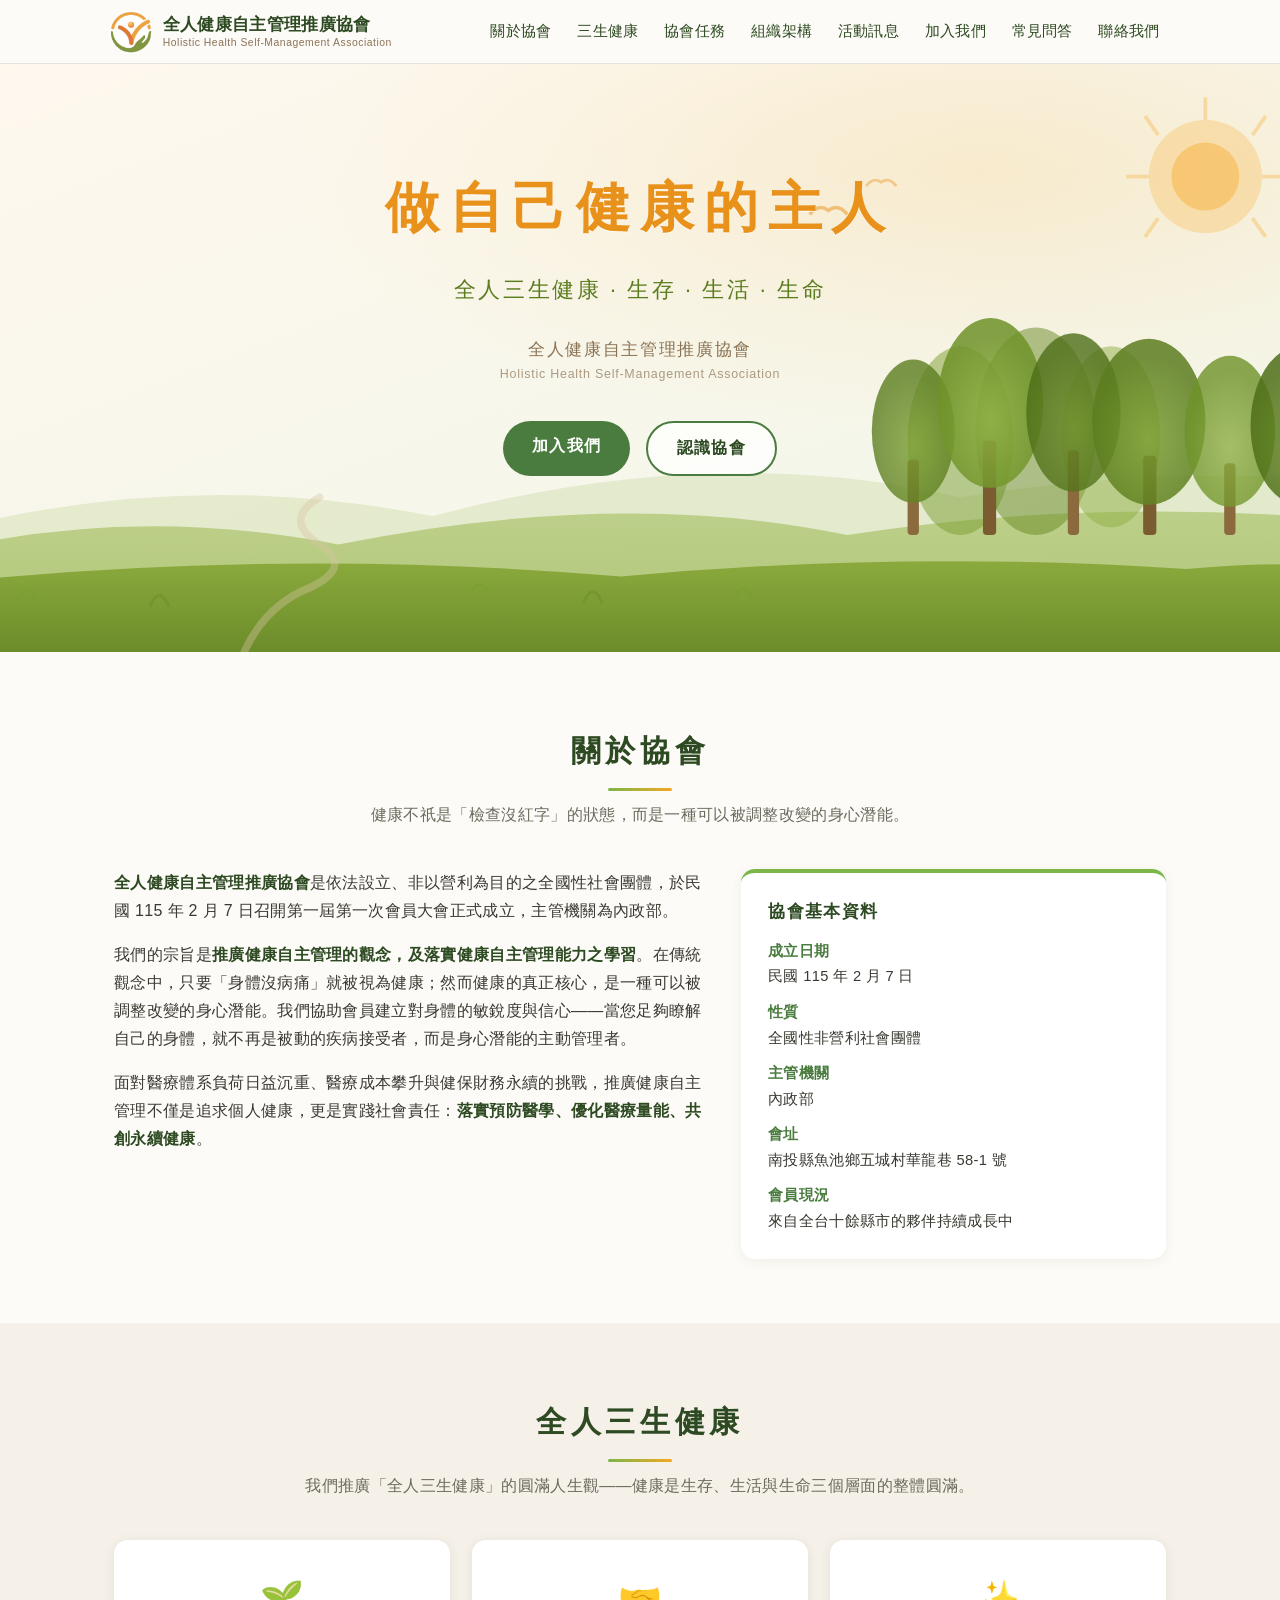
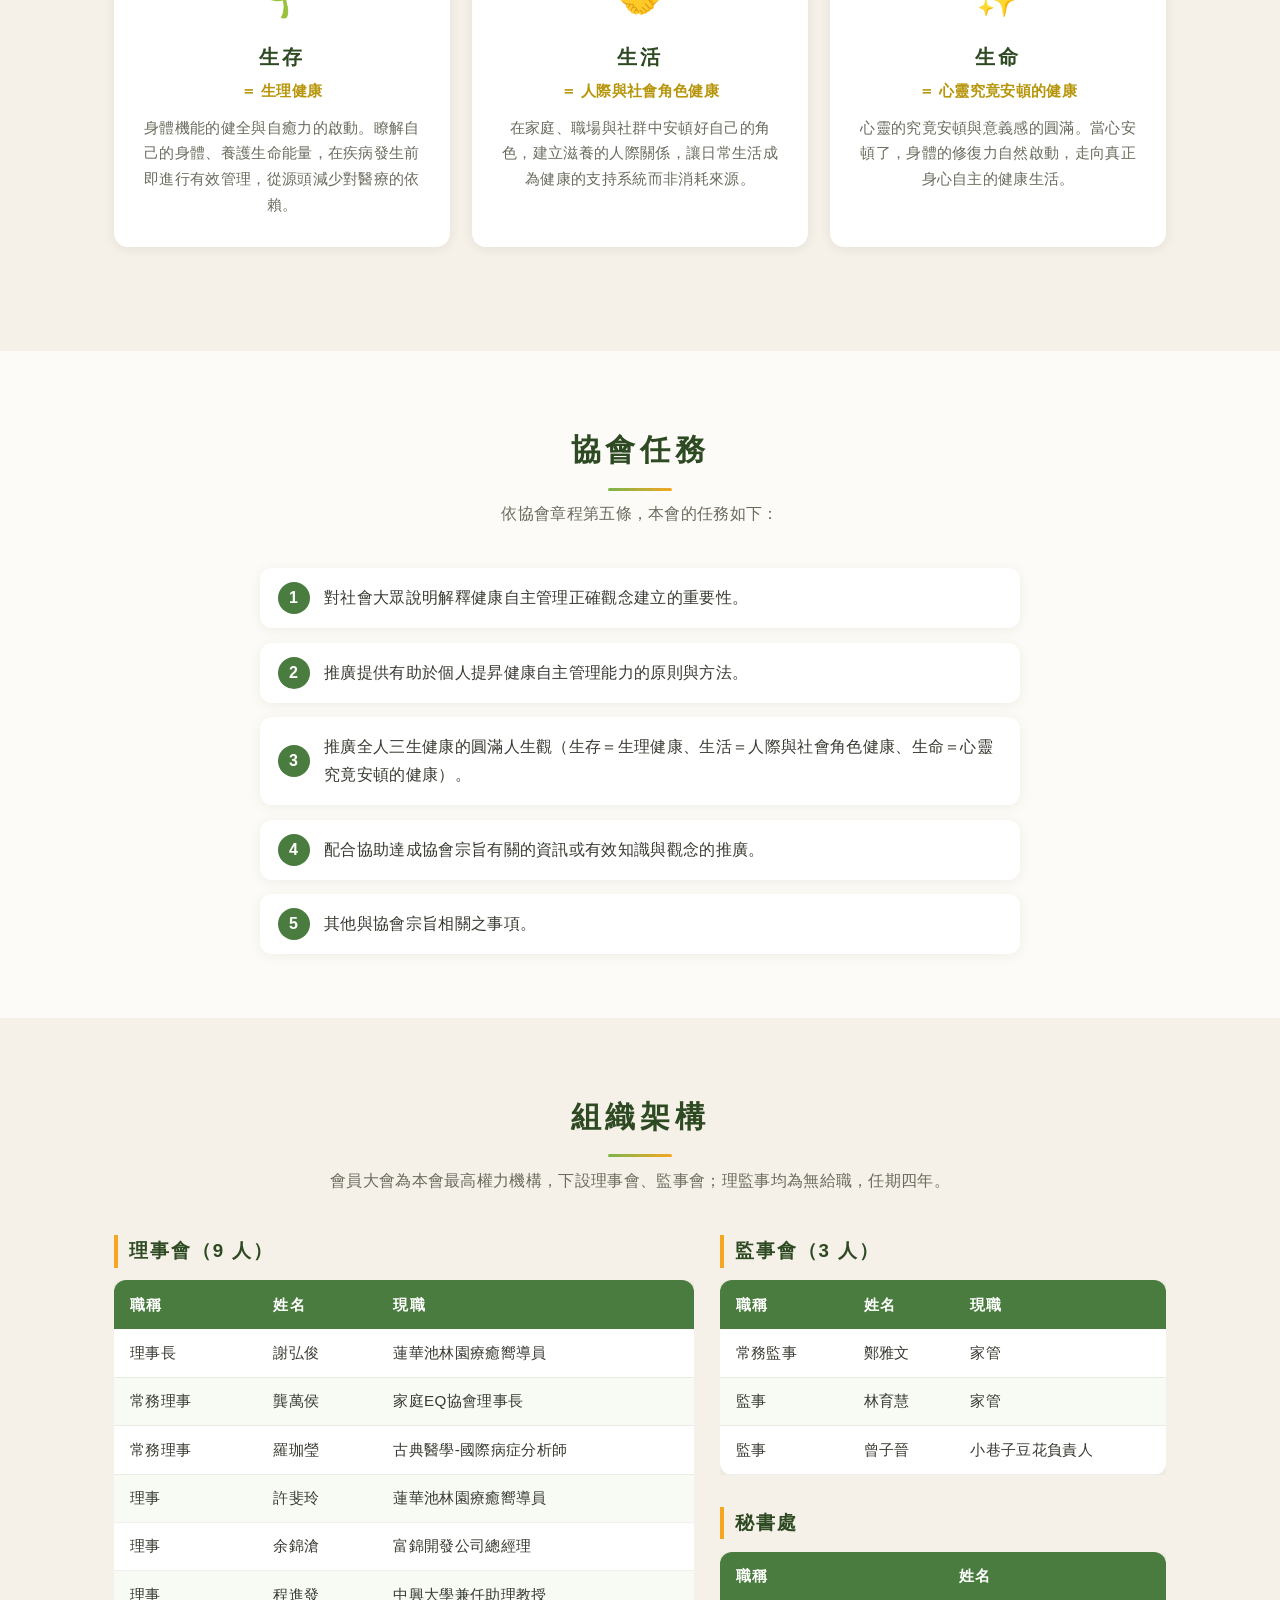
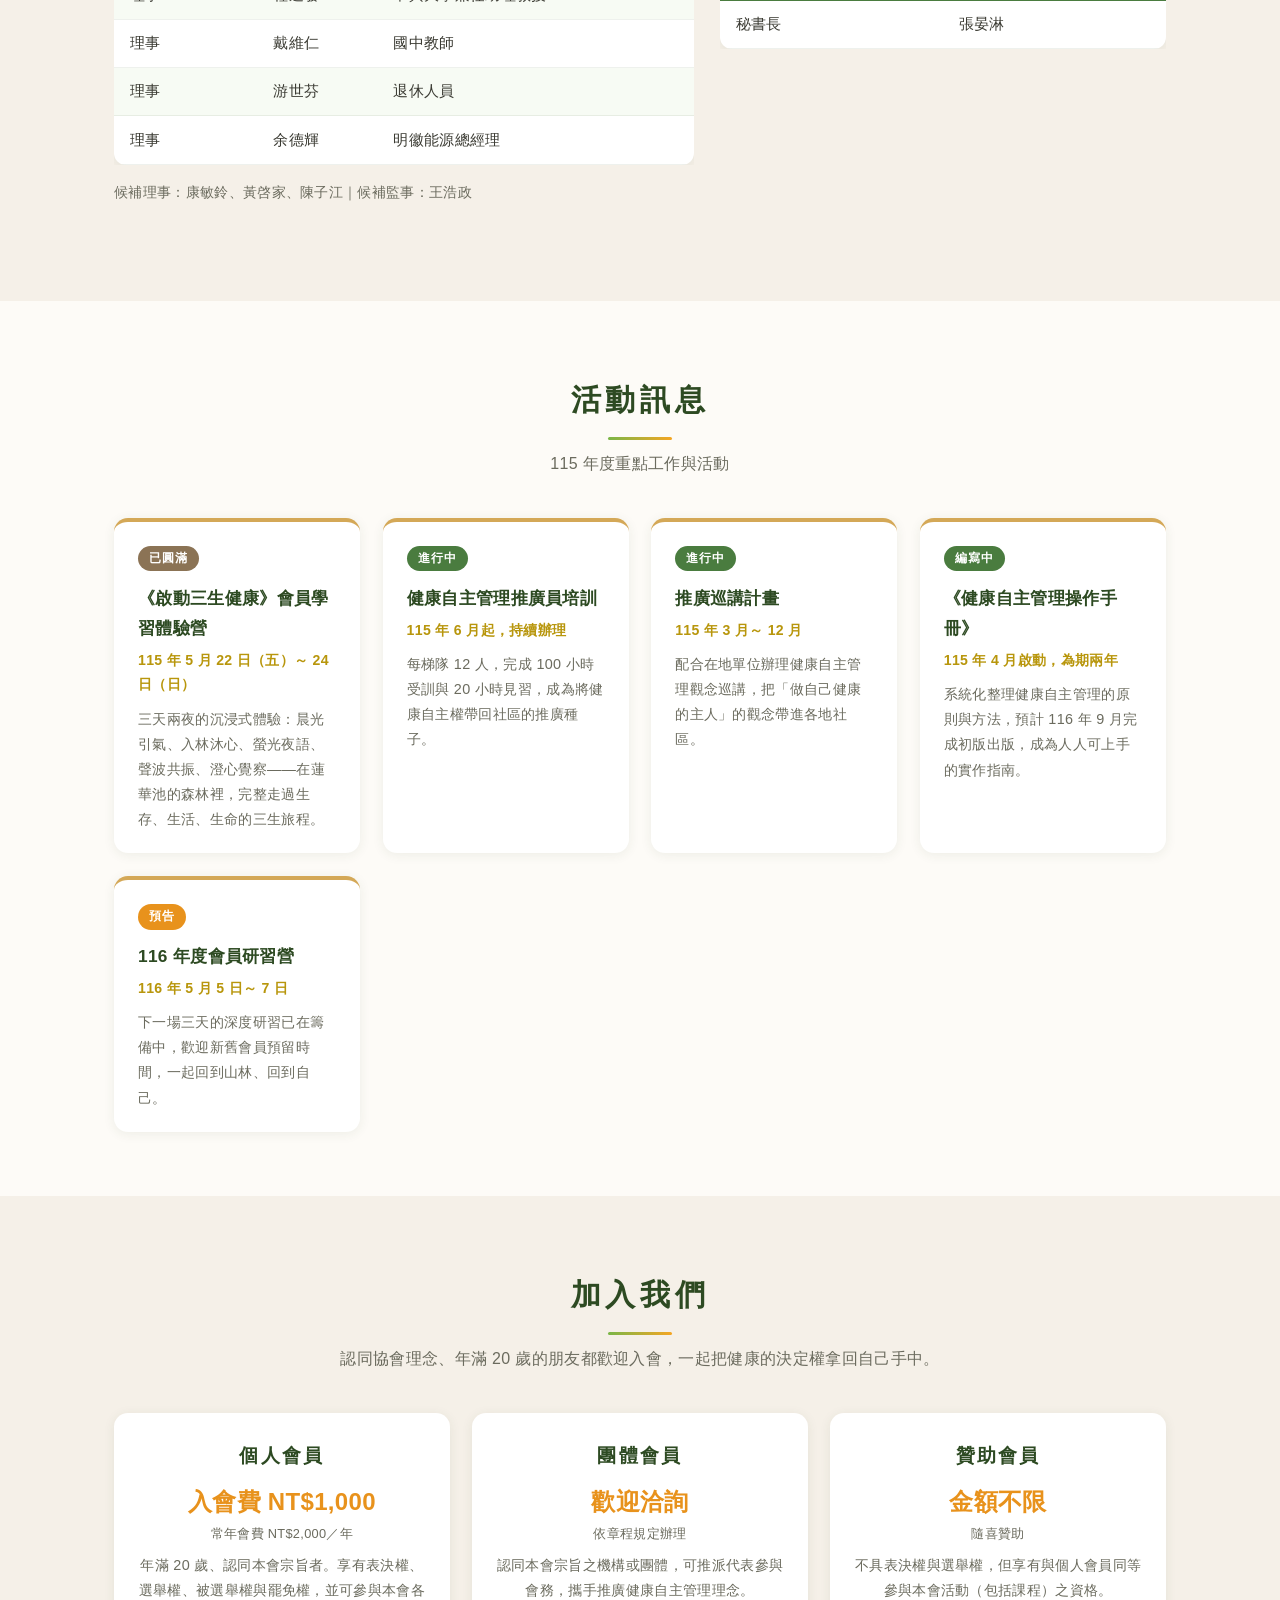
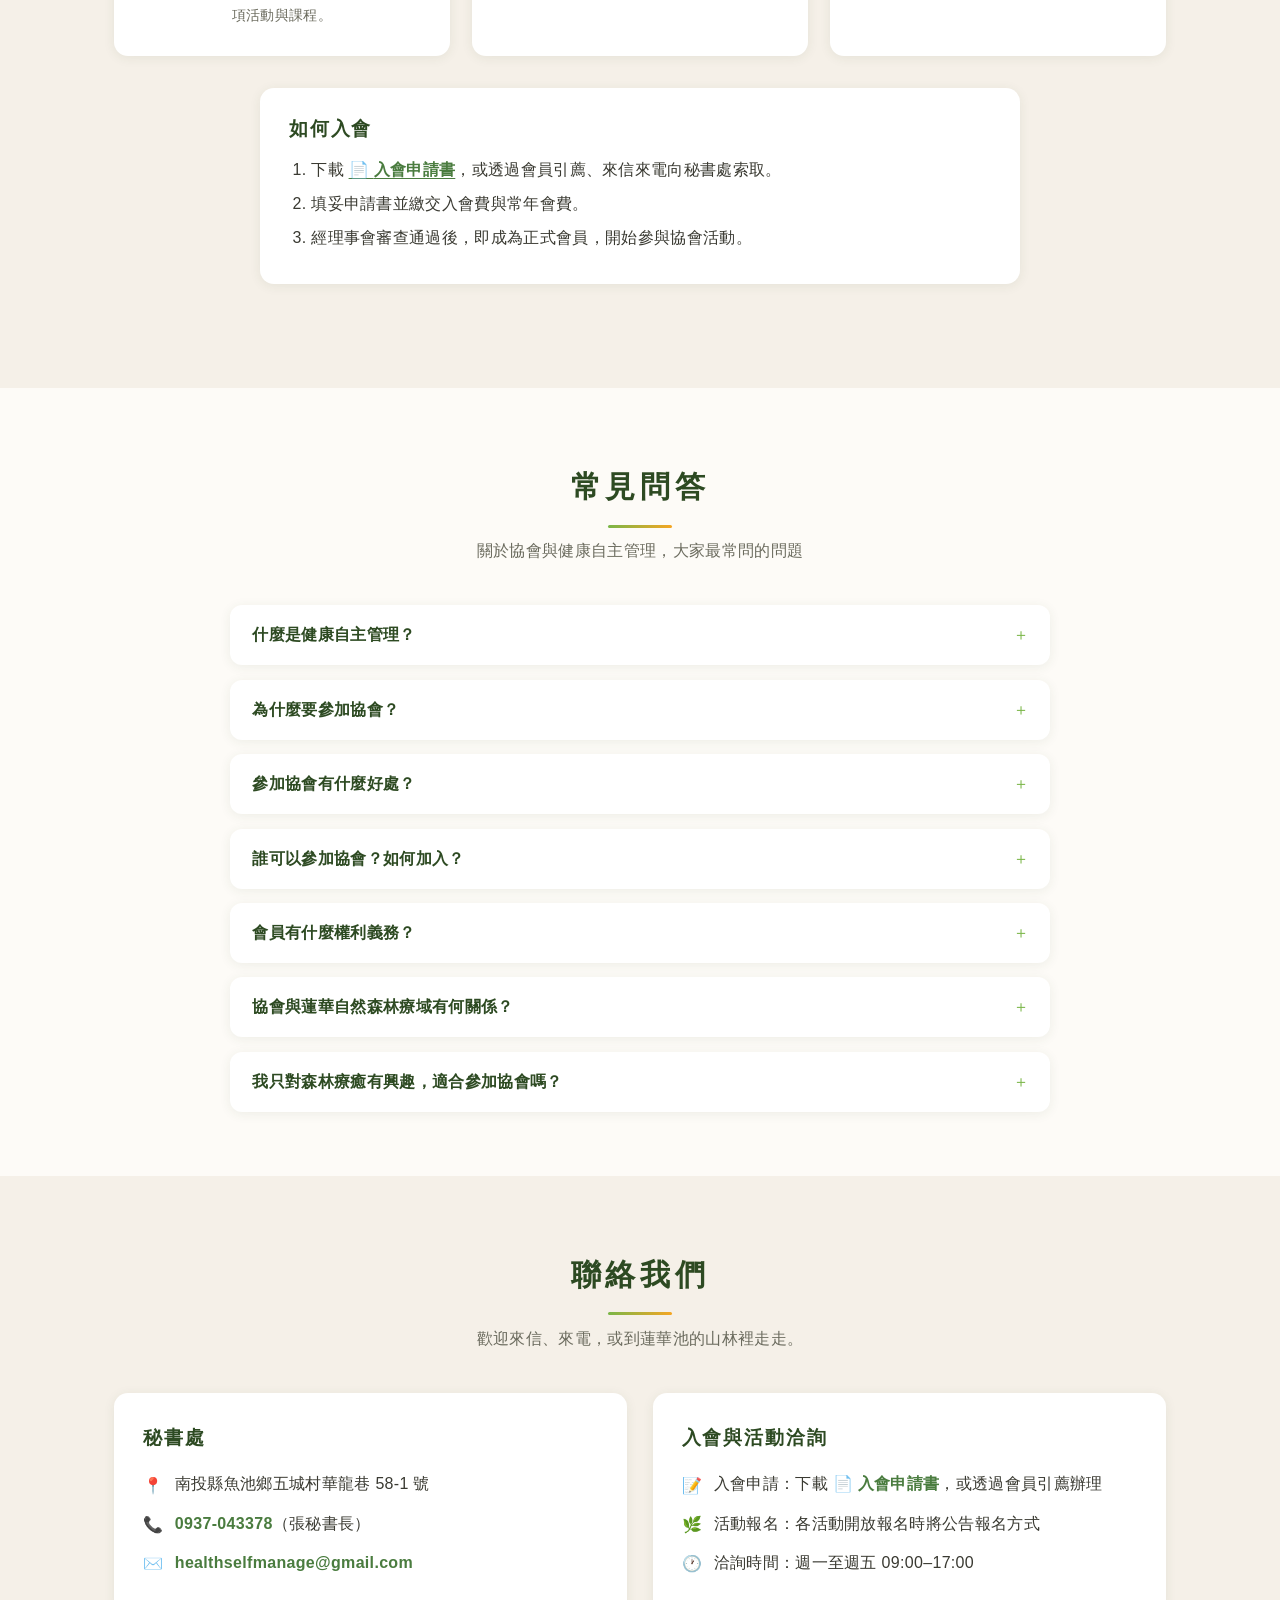
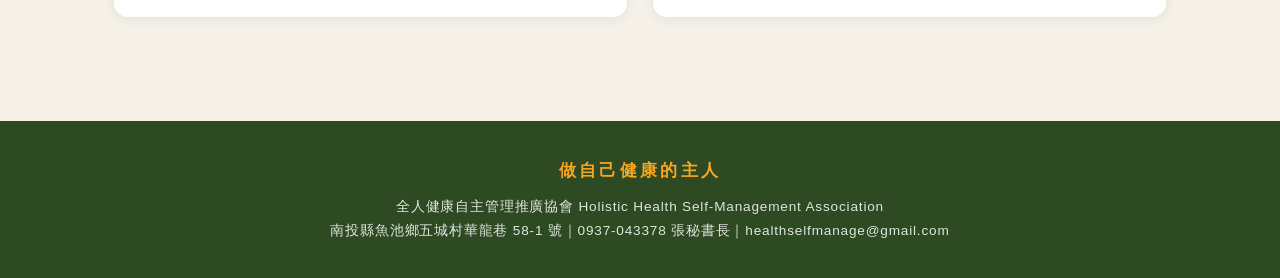
==== index.html @ 60a8f36d "全人健康自主管理推廣協會官網初版 單頁式官網：關於協會、三生健康、協會任務、組織架構、活動訊息、入會資訊、常見問答、聯絡資訊。  Co-Authored-By: Claude Fable 5 <nor" ====
<!DOCTYPE html>
<html lang="zh-Hant-TW">
<head>
  <meta charset="UTF-8">
  <meta name="viewport" content="width=device-width, initial-scale=1.0">
  <title>全人健康自主管理推廣協會｜做自己健康的主人</title>
  <meta name="description" content="全人健康自主管理推廣協會是依法設立的全國性非營利社會團體，推廣健康自主管理觀念與全人三生健康（生存・生活・生命），協助大眾做自己健康的主人。">
  <link rel="icon" type="image/jpeg" href="assets/logo.jpg">
  <link rel="stylesheet" href="css/style.css">
</head>
<body>

  <!-- 導覽列 -->
  <header class="site-header">
    <div class="nav-inner">
      <a class="brand" href="#top">
        <img src="assets/logo.jpg" alt="協會LOGO">
        <span class="brand-name">全人健康自主管理推廣協會
          <span class="brand-en">Holistic Health Self-Management Association</span>
        </span>
      </a>
      <nav class="site-nav">
        <a href="#about">關於協會</a>
        <a href="#trilife">三生健康</a>
        <a href="#mission">協會任務</a>
        <a href="#org">組織架構</a>
        <a href="#events">活動訊息</a>
        <a href="#join">加入我們</a>
        <a href="#faq">常見問答</a>
        <a href="#contact">聯絡我們</a>
      </nav>
    </div>
  </header>

  <!-- Hero -->
  <section class="hero" id="top">
    <h1>做自己健康的主人</h1>
    <p class="hero-sub">全人三生健康 · 生存 · 生活 · 生命</p>
    <p class="hero-org">全人健康自主管理推廣協會
      <span>Holistic Health Self-Management Association</span>
    </p>
    <div class="hero-cta">
      <a class="btn btn-primary" href="#join">加入我們</a>
      <a class="btn btn-outline" href="#about">認識協會</a>
    </div>
  </section>

  <!-- 關於協會 -->
  <section class="section" id="about">
    <h2 class="section-title">關於協會</h2>
    <p class="section-lead">健康不祇是「檢查沒紅字」的狀態，而是一種可以被調整改變的身心潛能。</p>
    <div class="about-grid">
      <div class="about-text">
        <p><strong>全人健康自主管理推廣協會</strong>是依法設立、非以營利為目的之全國性社會團體，於民國 115 年 2 月 7 日召開第一屆第一次會員大會正式成立，主管機關為內政部。</p>
        <p>我們的宗旨是<strong>推廣健康自主管理的觀念，及落實健康自主管理能力之學習</strong>。在傳統觀念中，只要「身體沒病痛」就被視為健康；然而健康的真正核心，是一種可以被調整改變的身心潛能。我們協助會員建立對身體的敏銳度與信心——當您足夠瞭解自己的身體，就不再是被動的疾病接受者，而是身心潛能的主動管理者。</p>
        <p>面對醫療體系負荷日益沉重、醫療成本攀升與健保財務永續的挑戰，推廣健康自主管理不僅是追求個人健康，更是實踐社會責任：<strong>落實預防醫學、優化醫療量能、共創永續健康</strong>。</p>
      </div>
      <aside class="fact-card">
        <h3>協會基本資料</h3>
        <dl>
          <dt>成立日期</dt><dd>民國 115 年 2 月 7 日</dd>
          <dt>性質</dt><dd>全國性非營利社會團體</dd>
          <dt>主管機關</dt><dd>內政部</dd>
          <dt>會址</dt><dd>南投縣魚池鄉五城村華龍巷 58-1 號</dd>
          <dt>會員現況</dt><dd>來自全台十餘縣市的夥伴持續成長中</dd>
        </dl>
      </aside>
    </div>
  </section>

  <!-- 三生健康 -->
  <div class="section-alt" id="trilife">
    <div class="section-alt-inner">
      <h2 class="section-title">全人三生健康</h2>
      <p class="section-lead">我們推廣「全人三生健康」的圓滿人生觀——健康是生存、生活與生命三個層面的整體圓滿。</p>
      <div class="tri-grid">
        <div class="tri-card">
          <span class="tri-icon">🌱</span>
          <h3>生存</h3>
          <p class="tri-eq">＝ 生理健康</p>
          <p>身體機能的健全與自癒力的啟動。瞭解自己的身體、養護生命能量，在疾病發生前即進行有效管理，從源頭減少對醫療的依賴。</p>
        </div>
        <div class="tri-card">
          <span class="tri-icon">🤝</span>
          <h3>生活</h3>
          <p class="tri-eq">＝ 人際與社會角色健康</p>
          <p>在家庭、職場與社群中安頓好自己的角色，建立滋養的人際關係，讓日常生活成為健康的支持系統而非消耗來源。</p>
        </div>
        <div class="tri-card">
          <span class="tri-icon">✨</span>
          <h3>生命</h3>
          <p class="tri-eq">＝ 心靈究竟安頓的健康</p>
          <p>心靈的究竟安頓與意義感的圓滿。當心安頓了，身體的修復力自然啟動，走向真正身心自主的健康生活。</p>
        </div>
      </div>
    </div>
  </div>

  <!-- 協會任務 -->
  <section class="section" id="mission">
    <h2 class="section-title">協會任務</h2>
    <p class="section-lead">依協會章程第五條，本會的任務如下：</p>
    <ol class="mission-list">
      <li>對社會大眾說明解釋健康自主管理正確觀念建立的重要性。</li>
      <li>推廣提供有助於個人提昇健康自主管理能力的原則與方法。</li>
      <li>推廣全人三生健康的圓滿人生觀（生存＝生理健康、生活＝人際與社會角色健康、生命＝心靈究竟安頓的健康）。</li>
      <li>配合協助達成協會宗旨有關的資訊或有效知識與觀念的推廣。</li>
      <li>其他與協會宗旨相關之事項。</li>
    </ol>
  </section>

  <!-- 組織架構 -->
  <div class="section-alt" id="org">
    <div class="section-alt-inner">
      <h2 class="section-title">組織架構</h2>
      <p class="section-lead">會員大會為本會最高權力機構，下設理事會、監事會；理監事均為無給職，任期四年。</p>
      <div class="org-columns">
        <div class="org-block">
          <h3>理事會（9 人）</h3>
          <div class="table-wrap">
            <table class="org-table">
              <thead><tr><th>職稱</th><th>姓名</th><th>現職</th></tr></thead>
              <tbody>
                <tr><td>理事長</td><td>謝弘俊</td><td>蓮華池林園療癒嚮導員</td></tr>
                <tr><td>常務理事</td><td>龔萬侯</td><td>家庭EQ協會理事長</td></tr>
                <tr><td>常務理事</td><td>羅珈瑩</td><td>古典醫學-國際病症分析師</td></tr>
                <tr><td>理事</td><td>許斐玲</td><td>蓮華池林園療癒嚮導員</td></tr>
                <tr><td>理事</td><td>余錦滄</td><td>富錦開發公司總經理</td></tr>
                <tr><td>理事</td><td>程進發</td><td>中興大學兼任助理教授</td></tr>
                <tr><td>理事</td><td>戴維仁</td><td>國中教師</td></tr>
                <tr><td>理事</td><td>游世芬</td><td>退休人員</td></tr>
                <tr><td>理事</td><td>余德輝</td><td>明徽能源總經理</td></tr>
              </tbody>
            </table>
          </div>
        </div>
        <div class="org-block">
          <h3>監事會（3 人）</h3>
          <div class="table-wrap">
            <table class="org-table">
              <thead><tr><th>職稱</th><th>姓名</th><th>現職</th></tr></thead>
              <tbody>
                <tr><td>常務監事</td><td>鄭雅文</td><td>家管</td></tr>
                <tr><td>監事</td><td>林育慧</td><td>家管</td></tr>
                <tr><td>監事</td><td>曾子晉</td><td>小巷子豆花負責人</td></tr>
              </tbody>
            </table>
          </div>
          <h3>秘書處</h3>
          <div class="table-wrap">
            <table class="org-table">
              <thead><tr><th>職稱</th><th>姓名</th></tr></thead>
              <tbody>
                <tr><td>秘書長</td><td>張晏淋</td></tr>
              </tbody>
            </table>
          </div>
        </div>
      </div>
      <p class="org-note">候補理事：康敏鈴、黃啓家、陳子江｜候補監事：王浩政</p>
    </div>
  </div>

  <!-- 活動訊息 -->
  <section class="section" id="events">
    <h2 class="section-title">活動訊息</h2>
    <p class="section-lead">115 年度重點工作與活動</p>
    <div class="event-grid">
      <div class="event-card">
        <span class="event-tag tag-done">已圓滿</span>
        <h3>《啟動三生健康》會員學習體驗營</h3>
        <p class="event-date">115 年 5 月 22 日（五）～ 24 日（日）</p>
        <p>三天兩夜的沉浸式體驗：晨光引氣、入林沐心、螢光夜語、聲波共振、澄心覺察——在蓮華池的森林裡，完整走過生存、生活、生命的三生旅程。</p>
      </div>
      <div class="event-card">
        <span class="event-tag tag-ongoing">進行中</span>
        <h3>健康自主管理推廣員培訓</h3>
        <p class="event-date">115 年 6 月起，持續辦理</p>
        <p>每梯隊 12 人，完成 100 小時受訓與 20 小時見習，成為將健康自主權帶回社區的推廣種子。</p>
      </div>
      <div class="event-card">
        <span class="event-tag tag-ongoing">進行中</span>
        <h3>推廣巡講計畫</h3>
        <p class="event-date">115 年 3 月～ 12 月</p>
        <p>配合在地單位辦理健康自主管理觀念巡講，把「做自己健康的主人」的觀念帶進各地社區。</p>
      </div>
      <div class="event-card">
        <span class="event-tag tag-ongoing">編寫中</span>
        <h3>《健康自主管理操作手冊》</h3>
        <p class="event-date">115 年 4 月啟動，為期兩年</p>
        <p>系統化整理健康自主管理的原則與方法，預計 116 年 9 月完成初版出版，成為人人可上手的實作指南。</p>
      </div>
      <div class="event-card">
        <span class="event-tag">預告</span>
        <h3>116 年度會員研習營</h3>
        <p class="event-date">116 年 5 月 5 日～ 7 日</p>
        <p>下一場三天的深度研習已在籌備中，歡迎新舊會員預留時間，一起回到山林、回到自己。</p>
      </div>
    </div>
  </section>

  <!-- 加入我們 -->
  <div class="section-alt" id="join">
    <div class="section-alt-inner">
      <h2 class="section-title">加入我們</h2>
      <p class="section-lead">認同協會理念、年滿 20 歲的朋友都歡迎入會，一起把健康的決定權拿回自己手中。</p>
      <div class="join-grid">
        <div class="join-card">
          <h3>個人會員</h3>
          <p class="join-fee">入會費 NT$1,000<small>常年會費 NT$2,000／年</small></p>
          <p>年滿 20 歲、認同本會宗旨者。享有表決權、選舉權、被選舉權與罷免權，並可參與本會各項活動與課程。</p>
        </div>
        <div class="join-card">
          <h3>團體會員</h3>
          <p class="join-fee">歡迎洽詢<small>依章程規定辦理</small></p>
          <p>認同本會宗旨之機構或團體，可推派代表參與會務，攜手推廣健康自主管理理念。</p>
        </div>
        <div class="join-card">
          <h3>贊助會員</h3>
          <p class="join-fee">金額不限<small>隨喜贊助</small></p>
          <p>不具表決權與選舉權，但享有與個人會員同等參與本會活動（包括課程）之資格。</p>
        </div>
      </div>
      <div class="join-steps">
        <h3>如何入會</h3>
        <ol>
          <li>下載 <a class="doc-link" href="assets/入會申請書.docx" download>入會申請書</a>，或透過會員引薦、來信來電向秘書處索取。</li>
          <li>填妥申請書並繳交入會費與常年會費。</li>
          <li>經理事會審查通過後，即成為正式會員，開始參與協會活動。</li>
        </ol>
      </div>
    </div>
  </div>

  <!-- 常見問答 -->
  <section class="section" id="faq">
    <h2 class="section-title">常見問答</h2>
    <p class="section-lead">關於協會與健康自主管理，大家最常問的問題</p>
    <div class="faq-list">
      <details>
        <summary>什麼是健康自主管理？</summary>
        <div class="faq-body">
          <p>在傳統觀念中，只要「檢查沒紅字」或「身體沒病痛」就被視為健康；然而我們發現，健康不祇是某種狀態，其真正的核心是一種可以被調整改變的身心潛能。我們推廣的健康自主管理，是協助會員建立對身體的敏銳度與信心。當足夠瞭解自己的身體，您就不再是被動的疾病接受者，而是身心潛能的主動管理者——在面對健康變化時，能夠準確判斷並選擇最適合的恢復方式（包括醫療介入或啟動自身療癒力），實現真正身心自主的健康生活。</p>
        </div>
      </details>
      <details>
        <summary>為什麼要參加協會？</summary>
        <div class="faq-body">
          <p>面對醫療體系負荷日益沉重、醫療成本攀升以及健保財務永續性的挑戰，參加協會不僅是追求個人健康，更是一種實踐社會責任的表現：</p>
          <ul>
            <li><strong>落實預防醫學：</strong>在疾病發生前即進行有效管理，從源頭減少對後端醫療資源的依賴。</li>
            <li><strong>優化醫療量能：</strong>透過提升個人的身心自癒力，有效分擔醫療體系的負載，避免資源浪費。</li>
            <li><strong>共創永續健康：</strong>在不完全仰賴醫療介入的情況下維持優質身心狀態，共同守護台灣醫療資源的永續發展。</li>
          </ul>
        </div>
      </details>
      <details>
        <summary>參加協會有什麼好處？</summary>
        <div class="faq-body">
          <p>本協會提供一個系統化的學習與實踐平台，協助會員掌握「健康自主權」。透過協會的推廣，您將能：</p>
          <ul>
            <li><strong>降低醫療依賴：</strong>學習啟動身體內在的修復機制，在非急重症情況下，減少不必要的就醫頻率與藥物使用。</li>
            <li><strong>提升健康識能：</strong>從被動的「看病」，轉為主動的「識病」與「治未病」。</li>
            <li><strong>實踐全人健康：</strong>建構一套屬於自己的身心維護系統，確保長期的生活品質。</li>
          </ul>
        </div>
      </details>
      <details>
        <summary>誰可以參加協會？如何加入？</summary>
        <div class="faq-body">
          <p>認同協會理念並年滿 20 歲的所有大眾皆可入會。可以透過會員引薦，或與秘書處聯繫（電話 049-2899828、Email healthselfmanage@gmail.com）索取入會申請書辦理。</p>
        </div>
      </details>
      <details>
        <summary>會員有什麼權利義務？</summary>
        <div class="faq-body">
          <p>個人會員有表決權、選舉權、被選舉權與罷免權，需按時繳交會費（入會費 1,000 元、年費 2,000 元）。贊助會員金額不限，雖無表決權、選舉權、被選舉權與罷免權，但享有與個人會員同等參與本會所舉辦活動（包括課程）之資格。</p>
        </div>
      </details>
      <details>
        <summary>協會與蓮華自然森林療域有何關係？</summary>
        <div class="faq-body">
          <p>協會目前的會址就在蓮華自然森林療域，森林療域是協會理念推廣與課程實踐的操作平台，不過兩者經費運作彼此獨立，互不隸屬。</p>
        </div>
      </details>
      <details>
        <summary>我只對森林療癒有興趣，適合參加協會嗎？</summary>
        <div class="faq-body">
          <p>蓮華自然森林療域傳達的森林療癒核心精神，其實就是全人健康自主管理。因此不僅適合參加協會，而是非常明智的決定——除了可以更直接掌握森林療癒的內核，還可以享有會員身分帶來的折扣與優惠。</p>
        </div>
      </details>
    </div>
  </section>

  <!-- 聯絡我們 -->
  <div class="section-alt" id="contact">
    <div class="section-alt-inner">
      <h2 class="section-title">聯絡我們</h2>
      <p class="section-lead">歡迎來信、來電，或到蓮華池的山林裡走走。</p>
      <div class="contact-grid">
        <div class="contact-card">
          <h3>秘書處</h3>
          <ul>
            <li><span class="ico">📍</span>南投縣魚池鄉五城村華龍巷 58-1 號</li>
            <li><span class="ico">📞</span><a href="tel:+886937043378">0937-043378</a>（張秘書長）</li>
            <li><span class="ico">✉️</span><a href="mailto:healthselfmanage@gmail.com">healthselfmanage@gmail.com</a></li>
          </ul>
        </div>
        <div class="contact-card">
          <h3>入會與活動洽詢</h3>
          <ul>
            <li><span class="ico">📝</span>入會申請：下載 <a class="doc-link" href="assets/入會申請書.docx" download>入會申請書</a>，或透過會員引薦辦理</li>
            <li><span class="ico">🌿</span>活動報名：各活動開放報名時將公告報名方式</li>
            <li><span class="ico">🕐</span>洽詢時間：週一至週五 09:00–17:00</li>
          </ul>
        </div>
      </div>
    </div>
  </div>

  <!-- 頁尾 -->
  <footer class="site-footer">
    <p class="footer-slogan">做自己健康的主人</p>
    <p>全人健康自主管理推廣協會 Holistic Health Self-Management Association</p>
    <p>南投縣魚池鄉五城村華龍巷 58-1 號｜0937-043378 張秘書長｜healthselfmanage@gmail.com</p>
  </footer>

</body>
</html>
---- css/style.css ----
/* ============================================
   全人健康自主管理推廣協會 官網樣式
   色彩系統沿用協會既有視覺識別
   （學習營手冊 style.css + 粉專封面 SVG）
   ============================================ */

:root {
  --forest-dark: #2d4a22;
  --forest-mid: #4a7c3f;
  --forest-light: #7ab648;
  --earth-dark: #5c4a32;
  --earth-brown: #8b7355;
  --earth-cream: #f5f0e8;
  --accent-gold: #b8960c;
  --accent-warm: #d4a857;
  --accent-orange: #e8921c;
  --accent-sun: #f5a623;
  --bg-page: #fdfbf7;
  --text-main: #3a3a32;
  --text-soft: #6b6b5e;
  --card-shadow: 0 2px 12px rgba(45, 74, 34, 0.08);
}

* { margin: 0; padding: 0; box-sizing: border-box; }

html { scroll-behavior: smooth; }

[id] { scroll-margin-top: 90px; }

body {
  font-family: "Noto Sans TC", "Microsoft JhengHei", "PingFang TC", sans-serif;
  line-height: 1.75;
  color: var(--text-main);
  background: var(--bg-page);
  letter-spacing: 0.02em;
}

img { max-width: 100%; }

/* ---------- 導覽列 ---------- */
.site-header {
  position: sticky;
  top: 0;
  z-index: 100;
  background: rgba(253, 251, 247, 0.95);
  backdrop-filter: blur(8px);
  border-bottom: 1px solid rgba(45, 74, 34, 0.12);
}

.nav-inner {
  max-width: 1100px;
  margin: 0 auto;
  padding: 0.6rem 1.2rem;
  display: flex;
  align-items: center;
  gap: 0.8rem;
  flex-wrap: wrap;
}

.brand {
  display: flex;
  align-items: center;
  gap: 0.6rem;
  text-decoration: none;
  margin-right: auto;
}

.brand img {
  height: 44px;
  width: 44px;
  border-radius: 50%;
  object-fit: cover;
}

.brand .brand-name {
  font-weight: 700;
  color: var(--forest-dark);
  font-size: 1.05rem;
  line-height: 1.3;
}

.brand .brand-en {
  display: block;
  font-size: 0.65rem;
  font-weight: 400;
  color: var(--earth-brown);
  letter-spacing: 0.05em;
}

.site-nav {
  display: flex;
  gap: 0.2rem;
  flex-wrap: wrap;
}

.site-nav a {
  text-decoration: none;
  color: var(--forest-dark);
  font-size: 0.95rem;
  padding: 0.35rem 0.7rem;
  border-radius: 6px;
  transition: background 0.2s, color 0.2s;
}

.site-nav a:hover {
  background: var(--forest-mid);
  color: #fff;
}

/* ---------- Hero ---------- */
.hero {
  position: relative;
  overflow: hidden;
  background:
    url("../assets/hero-bg.svg") bottom center / cover no-repeat;
  padding: 6rem 1.5rem 11rem;
  text-align: center;
}

.hero h1 {
  font-size: clamp(2rem, 5.5vw, 3.4rem);
  font-weight: 800;
  color: var(--accent-orange);
  letter-spacing: 0.18em;
  text-shadow: 0 1px 0 rgba(255, 255, 255, 0.8);
}

.hero .hero-sub {
  margin-top: 1rem;
  font-size: clamp(1rem, 2.4vw, 1.35rem);
  color: #5c7d1f;
  letter-spacing: 0.12em;
  font-weight: 500;
}

.hero .hero-org {
  margin-top: 1.6rem;
  font-size: 1.05rem;
  color: var(--earth-brown);
  letter-spacing: 0.1em;
}

.hero .hero-org span {
  display: block;
  font-size: 0.78rem;
  opacity: 0.7;
  letter-spacing: 0.06em;
}

.hero .hero-cta {
  margin-top: 2.2rem;
  display: flex;
  gap: 1rem;
  justify-content: center;
  flex-wrap: wrap;
}

.btn {
  display: inline-block;
  text-decoration: none;
  padding: 0.7rem 1.8rem;
  border-radius: 999px;
  font-weight: 700;
  letter-spacing: 0.08em;
  transition: transform 0.15s, box-shadow 0.15s;
}

.btn:hover { transform: translateY(-2px); box-shadow: 0 4px 14px rgba(45,74,34,0.25); }

.btn-primary { background: var(--forest-mid); color: #fff; }
.btn-outline {
  background: rgba(255, 255, 255, 0.75);
  color: var(--forest-dark);
  border: 2px solid var(--forest-mid);
}

/* ---------- 區塊通用 ---------- */
.section {
  max-width: 1100px;
  margin: 0 auto;
  padding: 4.5rem 1.5rem 1rem;
}

.section-alt {
  background: var(--earth-cream);
}

.section-alt-inner {
  max-width: 1100px;
  margin: 0 auto;
  padding: 4.5rem 1.5rem 3.5rem;
}

.section-title {
  text-align: center;
  font-size: 1.9rem;
  color: var(--forest-dark);
  letter-spacing: 0.15em;
  margin-bottom: 0.6rem;
}

.section-title::after {
  content: "";
  display: block;
  width: 64px;
  height: 3px;
  margin: 0.7rem auto 0;
  border-radius: 2px;
  background: linear-gradient(90deg, var(--forest-light), var(--accent-sun));
}

.section-lead {
  text-align: center;
  color: var(--text-soft);
  max-width: 46em;
  margin: 0 auto 2.5rem;
}

/* ---------- 關於協會 ---------- */
.about-grid {
  display: grid;
  grid-template-columns: 1.4fr 1fr;
  gap: 2rem;
  align-items: start;
  margin-bottom: 3rem;
}

.about-text p { margin-bottom: 1rem; }

.about-text strong { color: var(--forest-dark); }

.fact-card {
  background: #fff;
  border-radius: 14px;
  box-shadow: var(--card-shadow);
  padding: 1.5rem 1.7rem;
  border-top: 4px solid var(--forest-light);
}

.fact-card h3 {
  color: var(--forest-dark);
  font-size: 1.05rem;
  margin-bottom: 0.8rem;
  letter-spacing: 0.08em;
}

.fact-card dl { font-size: 0.92rem; }

.fact-card dt {
  color: var(--forest-mid);
  font-weight: 700;
  margin-top: 0.6rem;
}

.fact-card dd { color: var(--text-main); }

/* ---------- 三生健康卡片 ---------- */
.tri-grid {
  display: grid;
  grid-template-columns: repeat(3, 1fr);
  gap: 1.4rem;
  margin-bottom: 3rem;
}

.tri-card {
  background: #fff;
  border-radius: 14px;
  box-shadow: var(--card-shadow);
  padding: 1.8rem 1.5rem;
  text-align: center;
  transition: transform 0.2s;
}

.tri-card:hover { transform: translateY(-4px); }

.tri-card .tri-icon {
  font-size: 2.2rem;
  display: block;
  margin-bottom: 0.6rem;
}

.tri-card h3 {
  color: var(--forest-dark);
  font-size: 1.25rem;
  letter-spacing: 0.15em;
  margin-bottom: 0.2rem;
}

.tri-card .tri-eq {
  color: var(--accent-gold);
  font-weight: 700;
  font-size: 0.95rem;
  margin-bottom: 0.7rem;
}

.tri-card p { font-size: 0.92rem; color: var(--text-soft); }

/* ---------- 任務列表 ---------- */
.mission-list {
  counter-reset: mission;
  list-style: none;
  max-width: 760px;
  margin: 0 auto 3rem;
}

.mission-list li {
  position: relative;
  background: #fff;
  border-radius: 12px;
  box-shadow: var(--card-shadow);
  padding: 1rem 1.4rem 1rem 4rem;
  margin-bottom: 0.9rem;
}

.mission-list li::before {
  counter-increment: mission;
  content: counter(mission);
  position: absolute;
  left: 1.1rem;
  top: 50%;
  transform: translateY(-50%);
  width: 2rem;
  height: 2rem;
  border-radius: 50%;
  background: var(--forest-mid);
  color: #fff;
  font-weight: 700;
  display: flex;
  align-items: center;
  justify-content: center;
}

/* ---------- 表格 ---------- */
.table-wrap { overflow-x: auto; margin-bottom: 2rem; }

table.org-table {
  width: 100%;
  border-collapse: collapse;
  background: #fff;
  border-radius: 12px;
  overflow: hidden;
  box-shadow: var(--card-shadow);
  font-size: 0.95rem;
}

table.org-table th {
  background: var(--forest-mid);
  color: #fff;
  padding: 0.7rem 1rem;
  text-align: left;
  letter-spacing: 0.08em;
  white-space: nowrap;
}

table.org-table td {
  padding: 0.65rem 1rem;
  border-bottom: 1px solid rgba(45, 74, 34, 0.08);
}

table.org-table tr:nth-child(even) td { background: rgba(122, 182, 72, 0.06); }
table.org-table tr:hover td { background: rgba(122, 182, 72, 0.13); }

.org-note {
  font-size: 0.85rem;
  color: var(--text-soft);
  margin: -1rem 0 2.5rem;
}

.org-columns {
  display: grid;
  grid-template-columns: 1.3fr 1fr;
  gap: 1.6rem;
}

.org-block h3 {
  color: var(--forest-dark);
  letter-spacing: 0.1em;
  margin: 0 0 0.8rem;
  padding-left: 0.7rem;
  border-left: 4px solid var(--accent-sun);
}

/* ---------- 活動 ---------- */
.event-grid {
  display: grid;
  grid-template-columns: repeat(auto-fit, minmax(240px, 1fr));
  gap: 1.4rem;
  margin-bottom: 3rem;
}

.event-card {
  background: #fff;
  border-radius: 14px;
  box-shadow: var(--card-shadow);
  padding: 1.5rem 1.5rem 1.3rem;
  border-top: 4px solid var(--accent-warm);
  display: flex;
  flex-direction: column;
}

.event-card .event-tag {
  align-self: flex-start;
  font-size: 0.75rem;
  font-weight: 700;
  letter-spacing: 0.08em;
  color: #fff;
  background: var(--accent-orange);
  border-radius: 999px;
  padding: 0.15rem 0.7rem;
  margin-bottom: 0.7rem;
}

.event-card .event-tag.tag-done { background: var(--earth-brown); }
.event-card .event-tag.tag-ongoing { background: var(--forest-mid); }

.event-card h3 {
  color: var(--forest-dark);
  font-size: 1.08rem;
  margin-bottom: 0.3rem;
}

.event-card .event-date {
  color: var(--accent-gold);
  font-weight: 700;
  font-size: 0.88rem;
  margin-bottom: 0.6rem;
}

.event-card p { font-size: 0.9rem; color: var(--text-soft); }

/* ---------- 入會 ---------- */
.join-grid {
  display: grid;
  grid-template-columns: repeat(3, 1fr);
  gap: 1.4rem;
  margin-bottom: 2rem;
}

.join-card {
  background: #fff;
  border-radius: 14px;
  box-shadow: var(--card-shadow);
  padding: 1.7rem 1.5rem;
  text-align: center;
}

.join-card h3 {
  color: var(--forest-dark);
  letter-spacing: 0.12em;
  margin-bottom: 0.5rem;
}

.join-card .join-fee {
  font-size: 1.5rem;
  font-weight: 800;
  color: var(--accent-orange);
  margin: 0.5rem 0;
}

.join-card .join-fee small {
  font-size: 0.8rem;
  color: var(--text-soft);
  font-weight: 400;
  display: block;
}

.join-card p { font-size: 0.9rem; color: var(--text-soft); }

.join-steps {
  background: #fff;
  border-radius: 14px;
  box-shadow: var(--card-shadow);
  padding: 1.6rem 1.8rem;
  max-width: 760px;
  margin: 0 auto 3rem;
}

.join-steps h3 { color: var(--forest-dark); margin-bottom: 0.6rem; letter-spacing: 0.1em; }

.doc-link {
  color: var(--forest-mid);
  font-weight: 700;
  text-decoration: underline;
  text-underline-offset: 3px;
}

.doc-link::before { content: "📄 "; }
.doc-link:hover { color: var(--accent-orange); }
.join-steps ol { padding-left: 1.4rem; }
.join-steps li { margin-bottom: 0.4rem; }

/* ---------- FAQ ---------- */
.faq-list { max-width: 820px; margin: 0 auto 3rem; }

.faq-list details {
  background: #fff;
  border-radius: 12px;
  box-shadow: var(--card-shadow);
  margin-bottom: 0.9rem;
  overflow: hidden;
}

.faq-list summary {
  cursor: pointer;
  padding: 1rem 1.4rem;
  font-weight: 700;
  color: var(--forest-dark);
  list-style: none;
  position: relative;
  padding-right: 3rem;
}

.faq-list summary::-webkit-details-marker { display: none; }

.faq-list summary::after {
  content: "＋";
  position: absolute;
  right: 1.3rem;
  top: 50%;
  transform: translateY(-50%);
  color: var(--forest-light);
  font-weight: 400;
  transition: transform 0.2s;
}

.faq-list details[open] summary::after { content: "－"; }

.faq-list .faq-body {
  padding: 0 1.4rem 1.2rem;
  color: var(--text-main);
  font-size: 0.95rem;
  border-top: 1px dashed rgba(45, 74, 34, 0.15);
  padding-top: 0.9rem;
}

.faq-body ul { padding-left: 1.3rem; margin-top: 0.4rem; }
.faq-body li { margin-bottom: 0.3rem; }

/* ---------- 聯絡 ---------- */
.contact-grid {
  display: grid;
  grid-template-columns: 1fr 1fr;
  gap: 1.6rem;
  margin-bottom: 3rem;
}

.contact-card {
  background: #fff;
  border-radius: 14px;
  box-shadow: var(--card-shadow);
  padding: 1.8rem;
}

.contact-card h3 {
  color: var(--forest-dark);
  letter-spacing: 0.1em;
  margin-bottom: 1rem;
}

.contact-card ul { list-style: none; }

.contact-card li {
  margin-bottom: 0.7rem;
  padding-left: 2rem;
  position: relative;
}

.contact-card li .ico {
  position: absolute;
  left: 0;
  top: 0.1rem;
}

.contact-card a { color: var(--forest-mid); font-weight: 700; text-decoration: none; }
.contact-card a:hover { text-decoration: underline; }

/* ---------- 頁尾 ---------- */
.site-footer {
  background: var(--forest-dark);
  color: rgba(255, 255, 255, 0.85);
  text-align: center;
  padding: 2.2rem 1.5rem;
  font-size: 0.85rem;
  letter-spacing: 0.06em;
}

.site-footer .footer-slogan {
  color: var(--accent-sun);
  font-size: 1.05rem;
  font-weight: 700;
  letter-spacing: 0.2em;
  margin-bottom: 0.6rem;
}

/* ---------- 響應式 ---------- */
@media (max-width: 860px) {
  .about-grid,
  .org-columns,
  .contact-grid { grid-template-columns: 1fr; }
  .tri-grid, .join-grid { grid-template-columns: 1fr; max-width: 480px; margin-left: auto; margin-right: auto; }
  .hero { padding: 4rem 1.2rem 9rem; }
  .brand .brand-name { font-size: 0.95rem; }
  .site-nav { width: 100%; justify-content: center; }
}
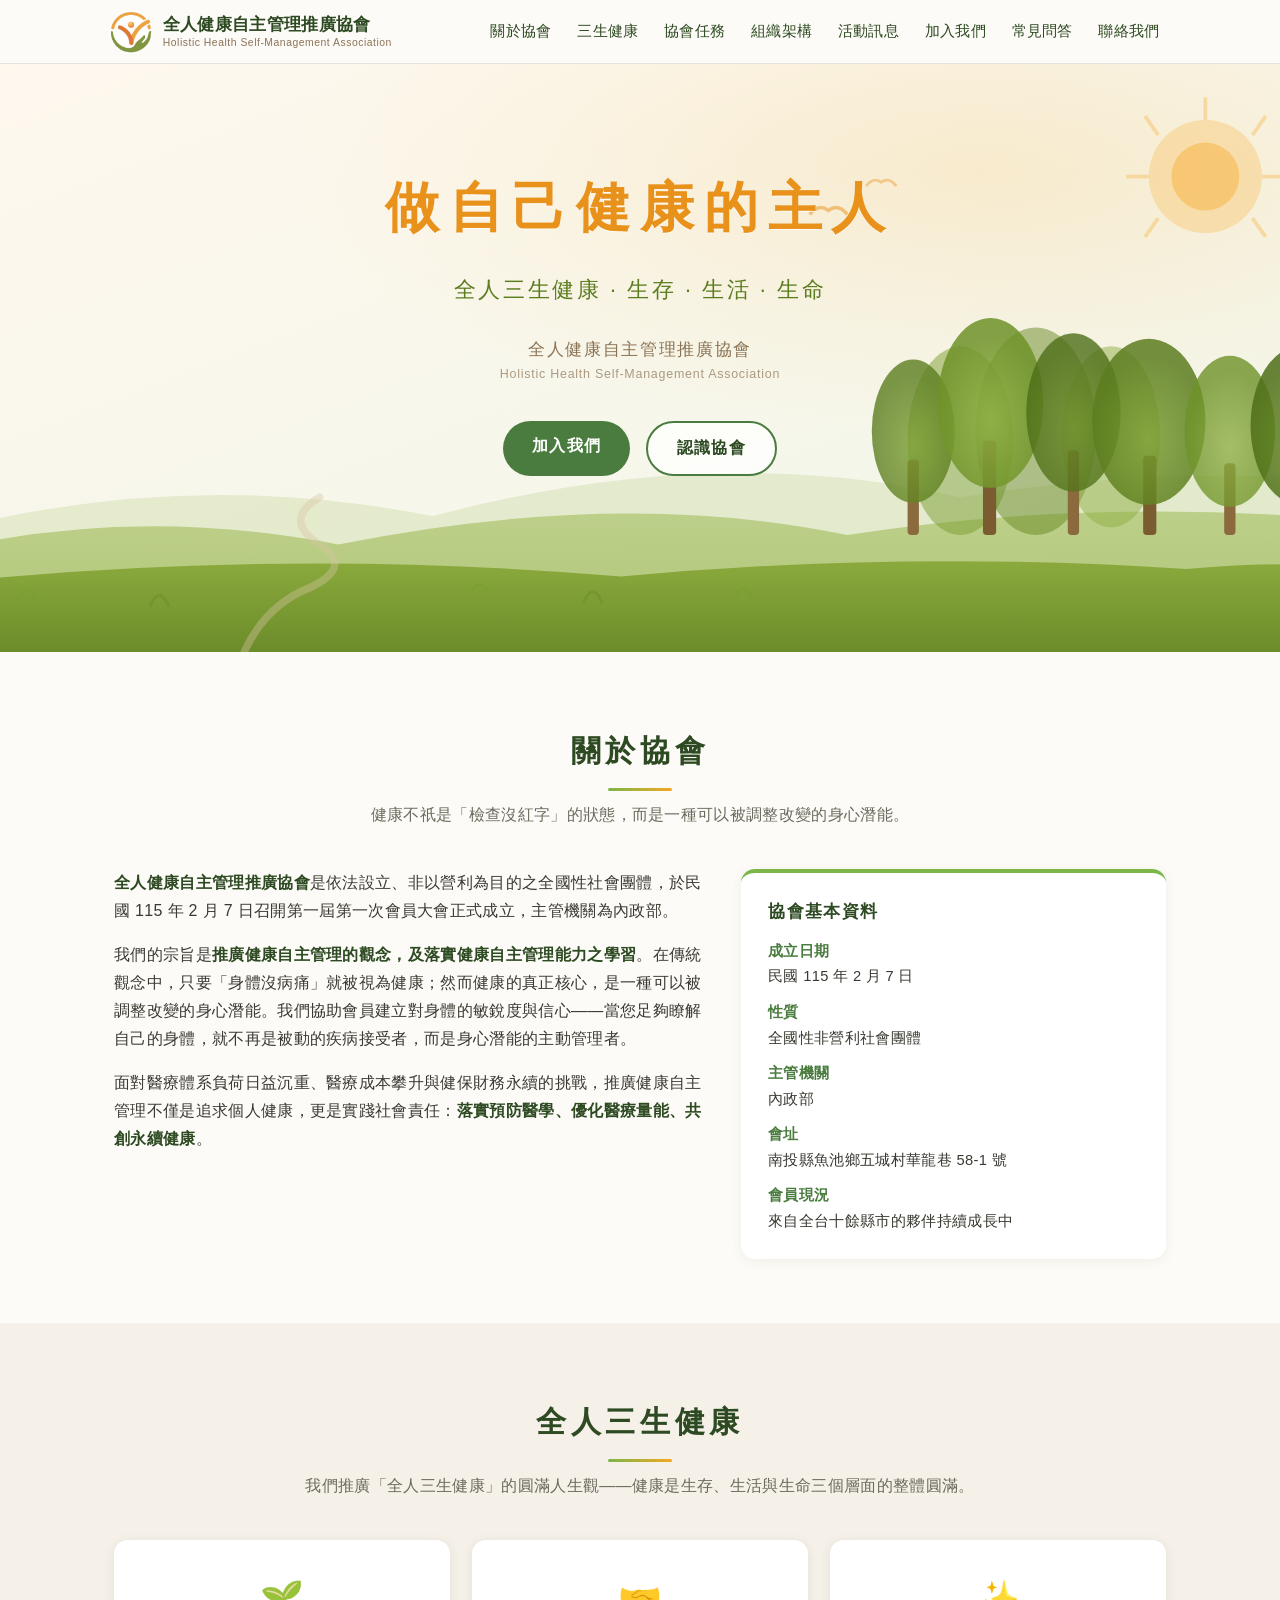
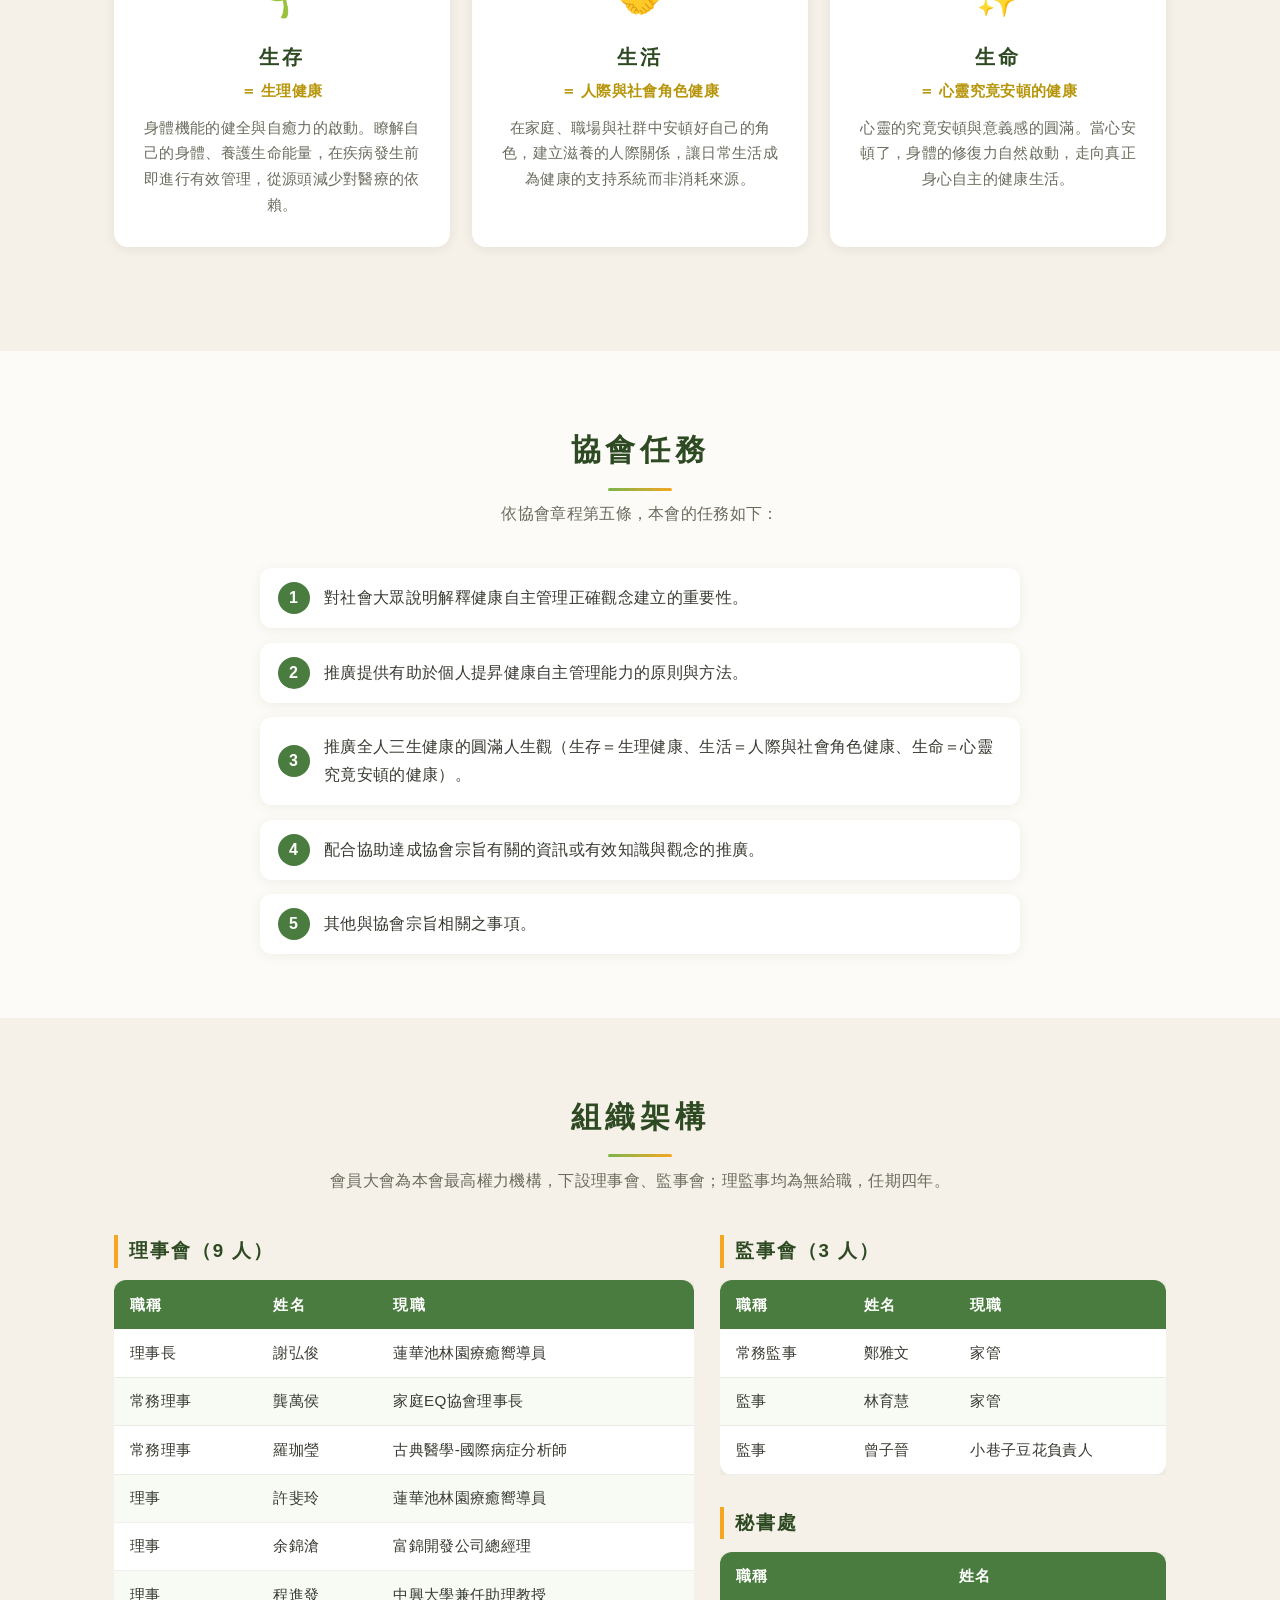
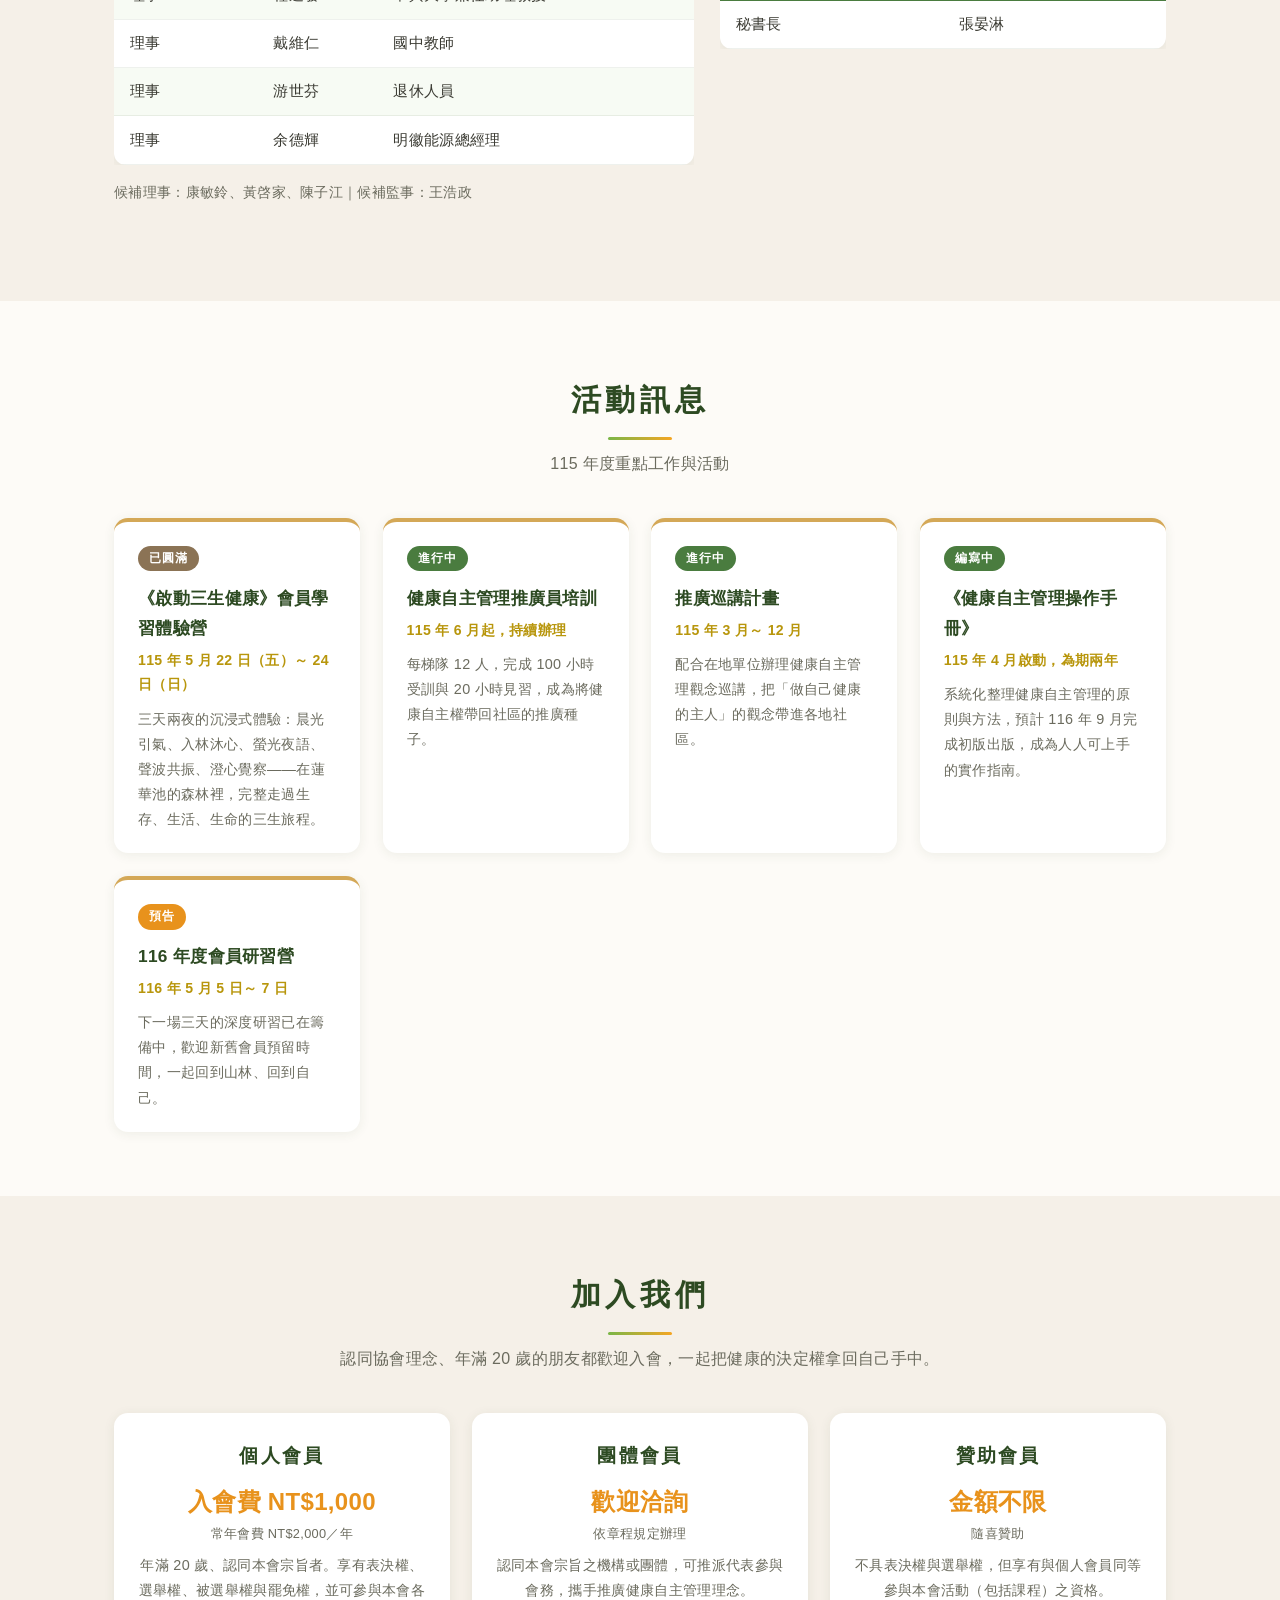
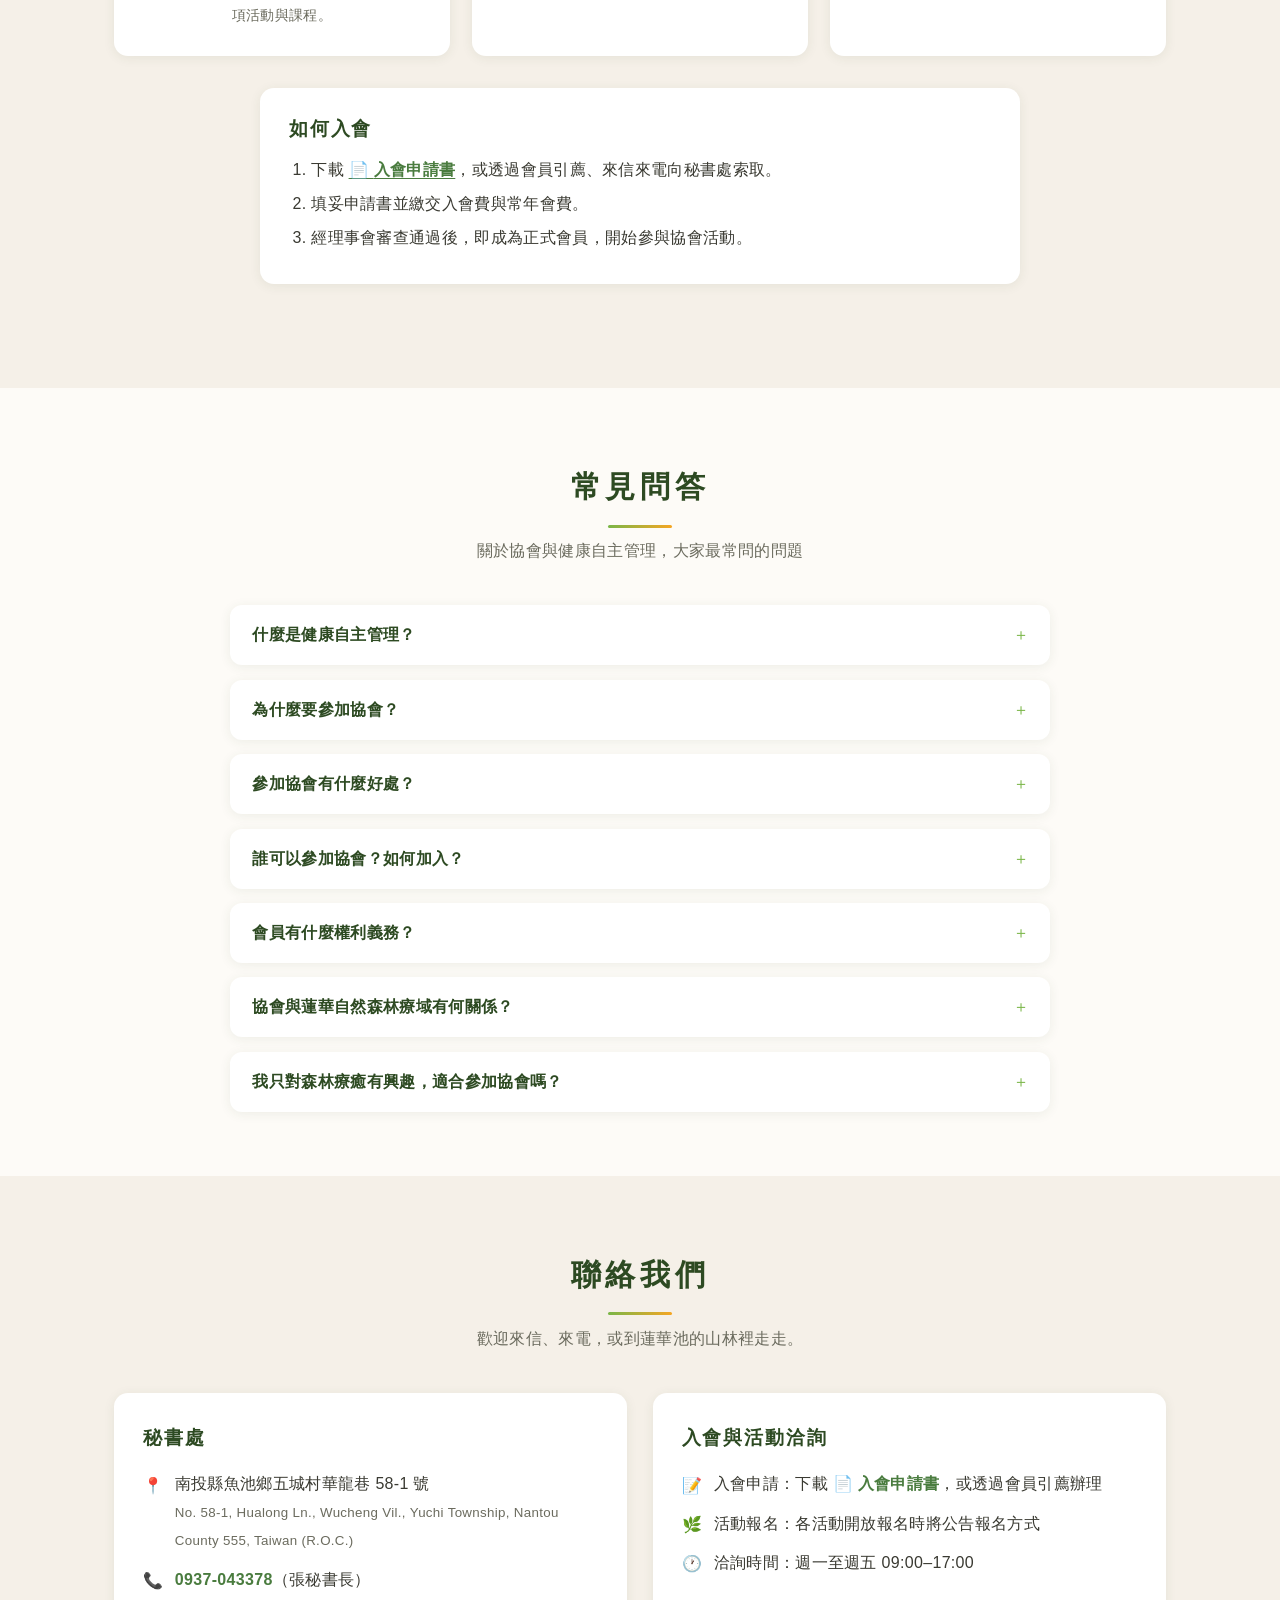
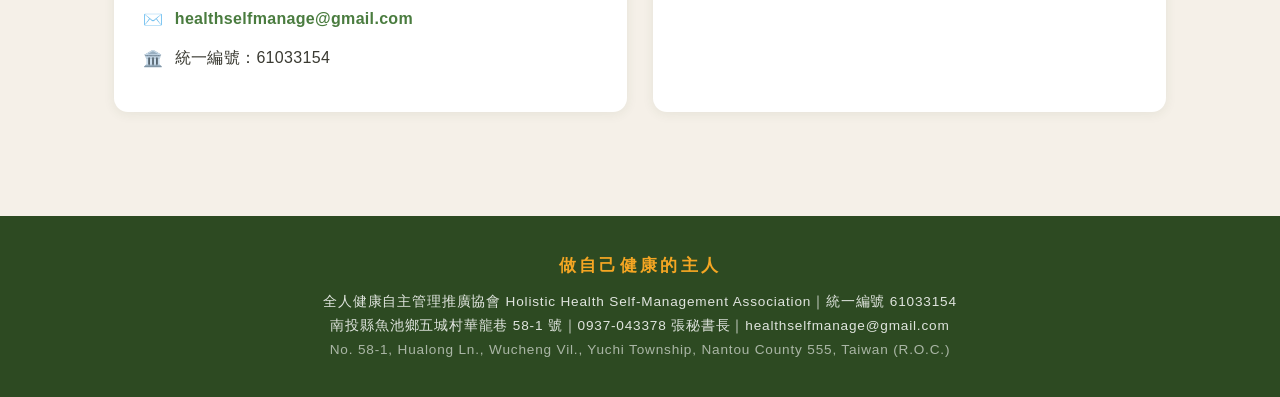
==== commit 4bd0926b: "聯絡資訊補上英文地址與統一編號 61033154 Co-Authored-By: Claude Fable 5 <noreply@anthropic.com>" ====
--- a/index.html
+++ b/index.html
@@ -301,9 +301,10 @@
         <div class="contact-card">
           <h3>秘書處</h3>
           <ul>
-            <li><span class="ico">📍</span>南投縣魚池鄉五城村華龍巷 58-1 號</li>
+            <li><span class="ico">📍</span>南投縣魚池鄉五城村華龍巷 58-1 號<br><small style="color:var(--text-soft);">No. 58-1, Hualong Ln., Wucheng Vil., Yuchi Township, Nantou County 555, Taiwan (R.O.C.)</small></li>
             <li><span class="ico">📞</span><a href="tel:+886937043378">0937-043378</a>（張秘書長）</li>
             <li><span class="ico">✉️</span><a href="mailto:healthselfmanage@gmail.com">healthselfmanage@gmail.com</a></li>
+            <li><span class="ico">🏛️</span>統一編號：61033154</li>
           </ul>
         </div>
         <div class="contact-card">
@@ -321,8 +322,9 @@
   <!-- 頁尾 -->
   <footer class="site-footer">
     <p class="footer-slogan">做自己健康的主人</p>
-    <p>全人健康自主管理推廣協會 Holistic Health Self-Management Association</p>
+    <p>全人健康自主管理推廣協會 Holistic Health Self-Management Association｜統一編號 61033154</p>
     <p>南投縣魚池鄉五城村華龍巷 58-1 號｜0937-043378 張秘書長｜healthselfmanage@gmail.com</p>
+    <p style="opacity:0.7;">No. 58-1, Hualong Ln., Wucheng Vil., Yuchi Township, Nantou County 555, Taiwan (R.O.C.)</p>
   </footer>
 
 </body>
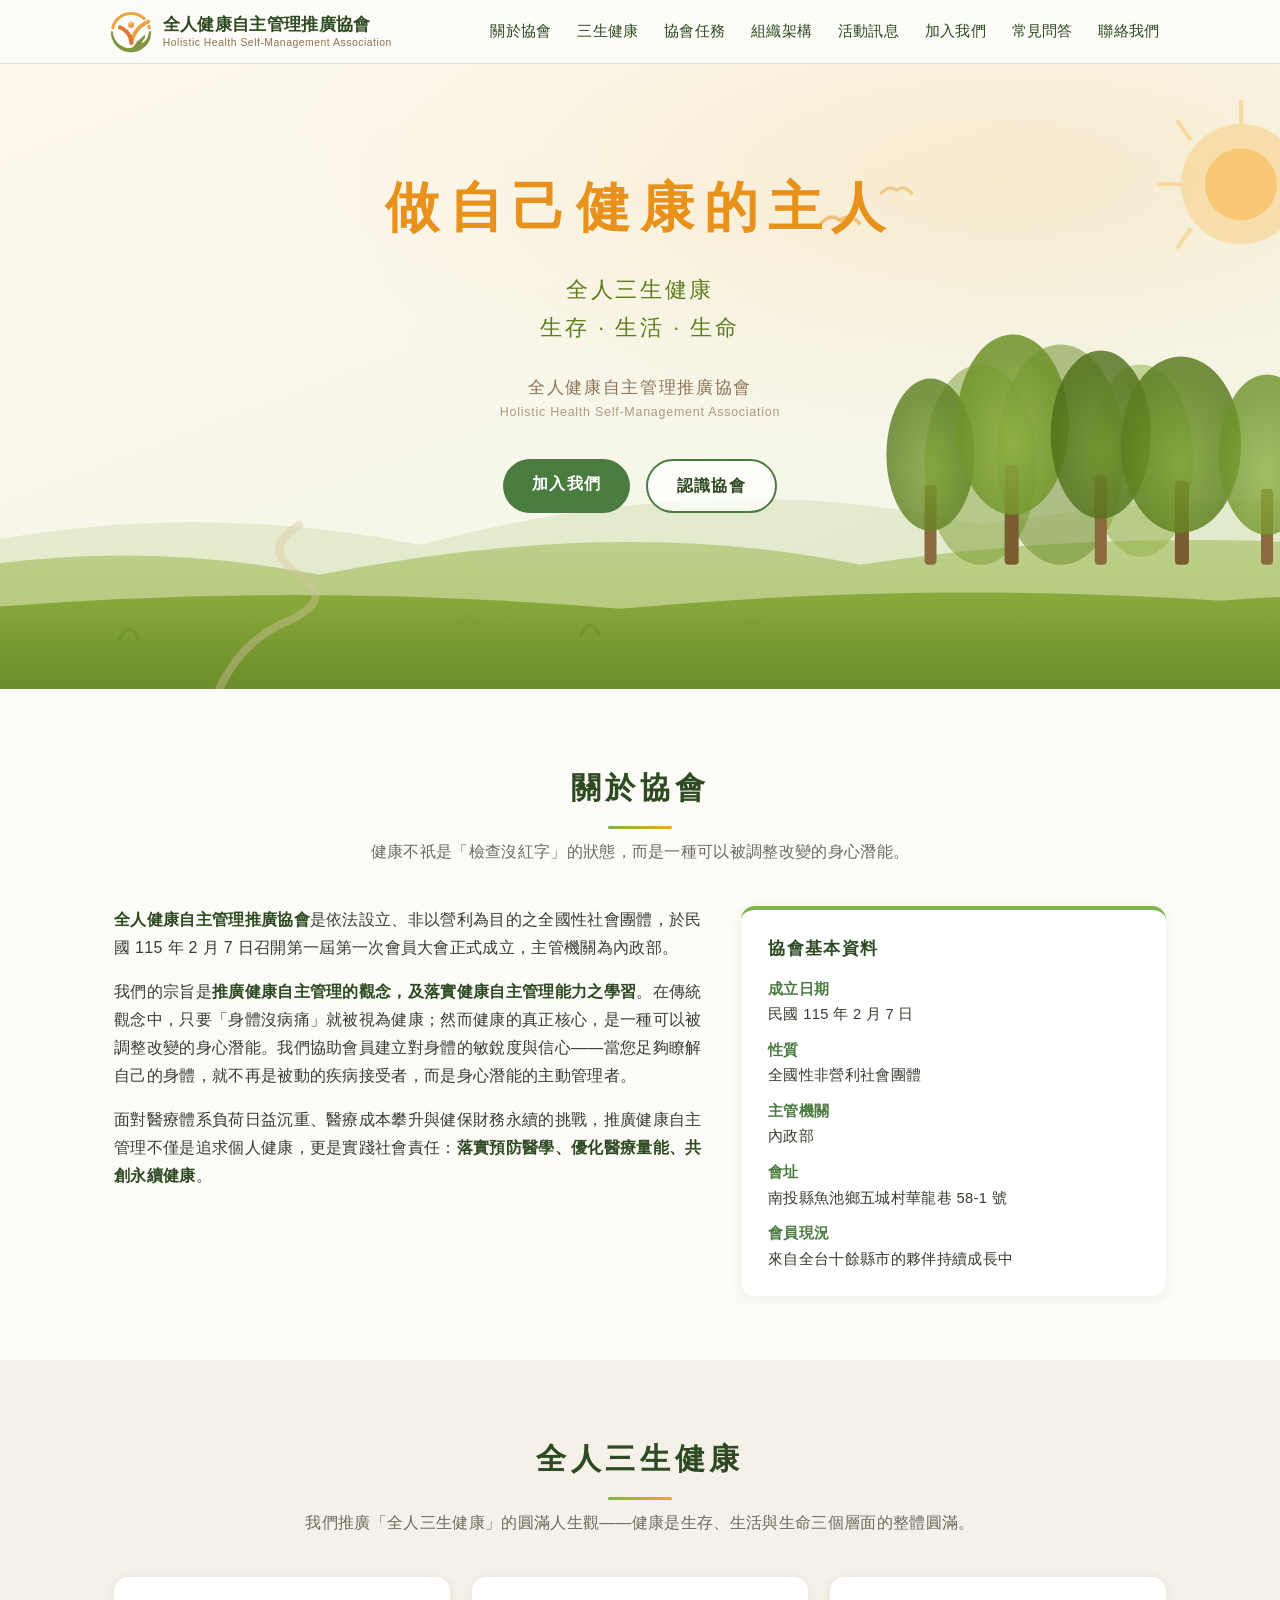
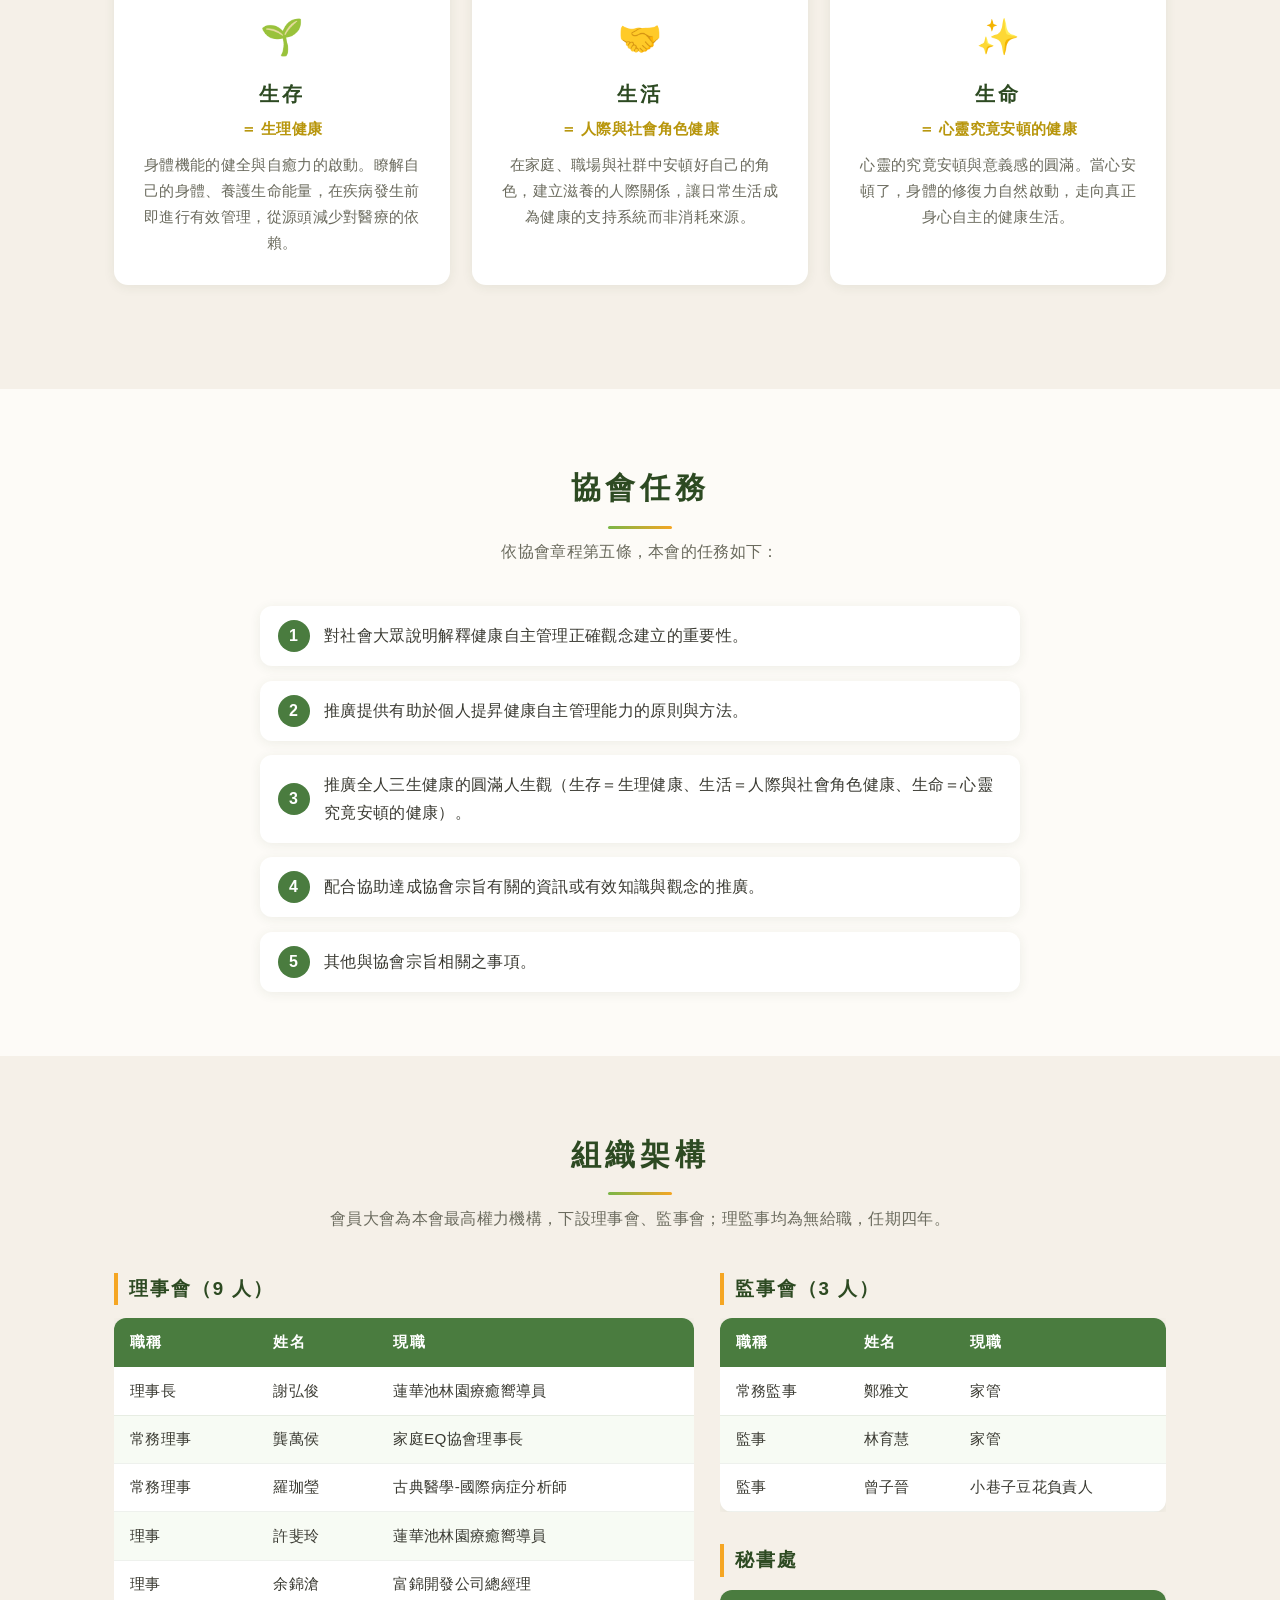
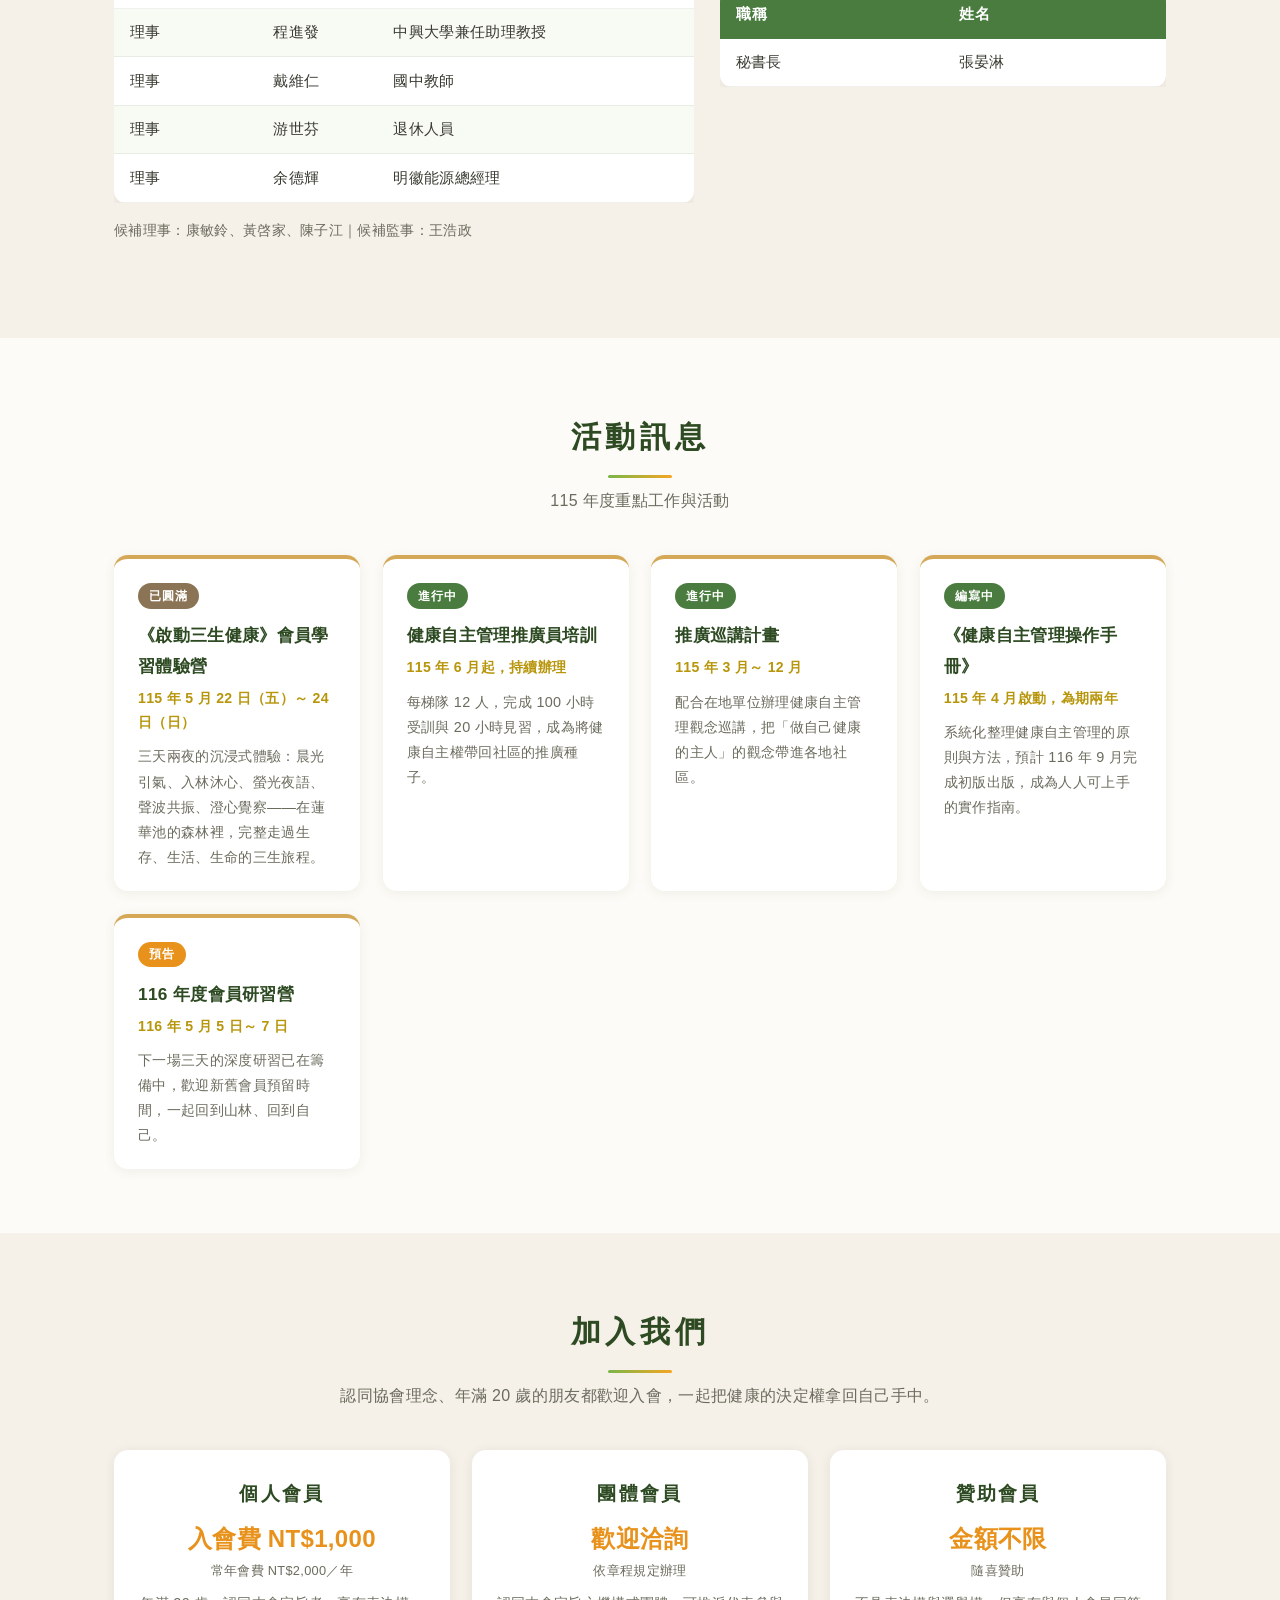
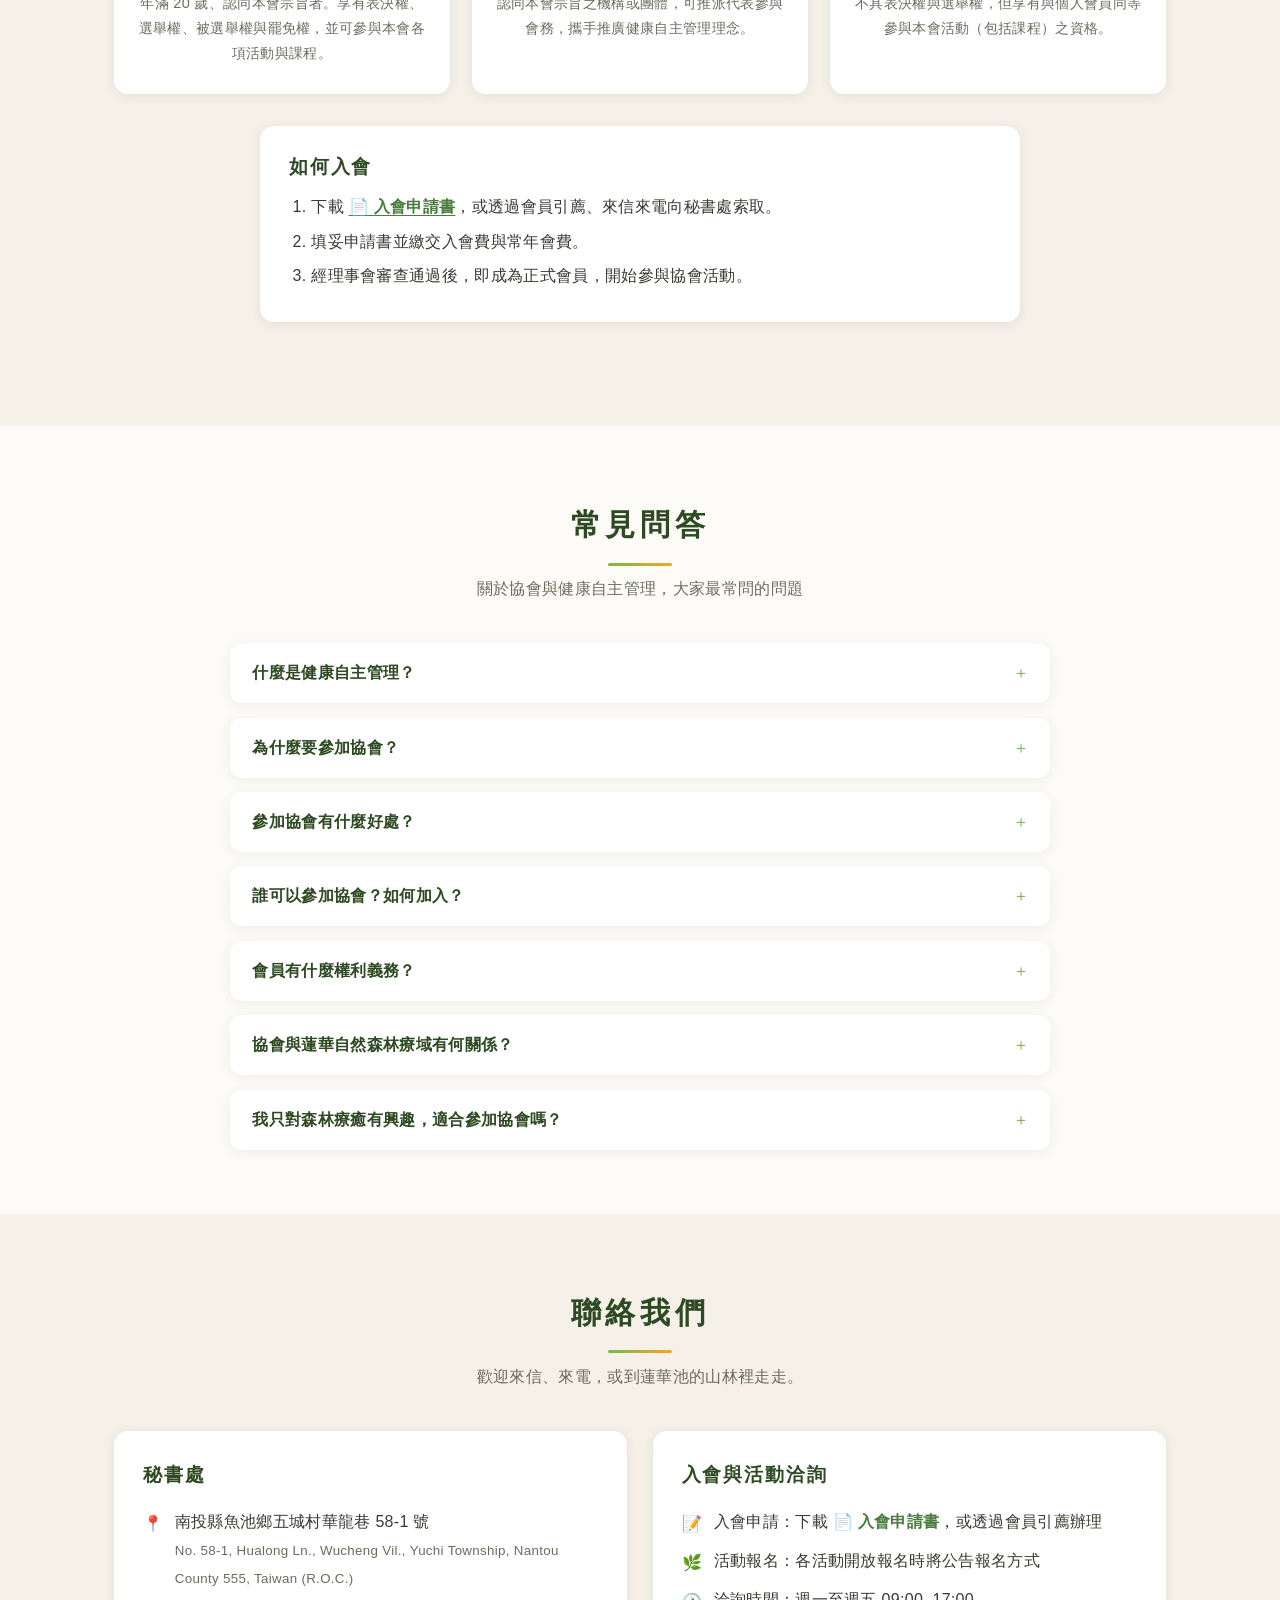
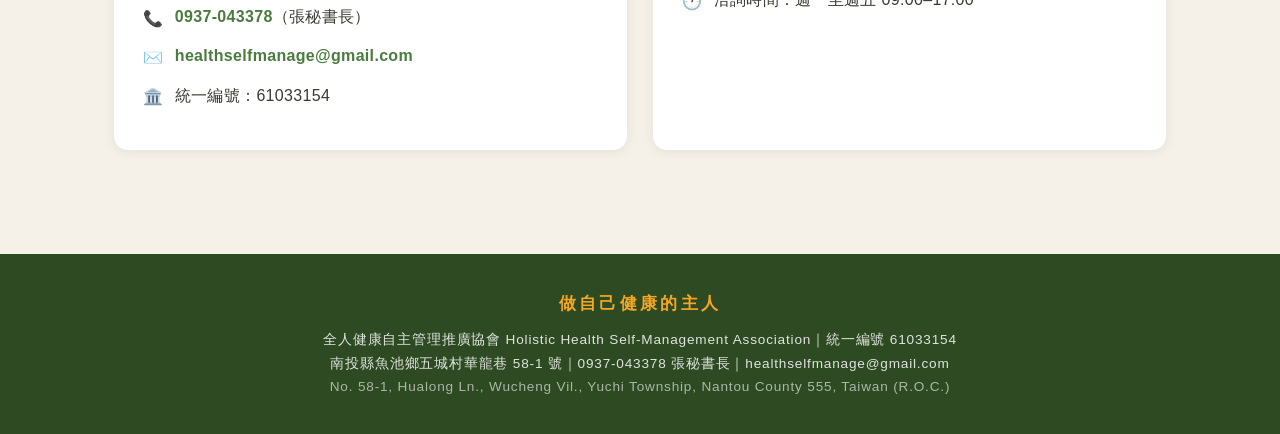
==== commit 60ac617c: "首頁副標「生存·生活·生命」換行顯示 Co-Authored-By: Claude Fable 5 <noreply@anthropic.com>" ====
--- a/index.html
+++ b/index.html
@@ -19,7 +19,8 @@
           <span class="brand-en">Holistic Health Self-Management Association</span>
         </span>
       </a>
-      <nav class="site-nav">
+      <button class="nav-toggle" id="navToggle" aria-label="開啟選單" aria-expanded="false">☰</button>
+      <nav class="site-nav" id="siteNav">
         <a href="#about">關於協會</a>
         <a href="#trilife">三生健康</a>
         <a href="#mission">協會任務</a>
@@ -35,7 +36,7 @@
   <!-- Hero -->
   <section class="hero" id="top">
     <h1>做自己健康的主人</h1>
-    <p class="hero-sub">全人三生健康 · 生存 · 生活 · 生命</p>
+    <p class="hero-sub">全人三生健康<br>生存 · 生活 · 生命</p>
     <p class="hero-org">全人健康自主管理推廣協會
       <span>Holistic Health Self-Management Association</span>
     </p>
@@ -327,5 +328,36 @@
     <p style="opacity:0.7;">No. 58-1, Hualong Ln., Wucheng Vil., Yuchi Township, Nantou County 555, Taiwan (R.O.C.)</p>
   </footer>
 
+  <!-- 手機底部快速行動列 -->
+  <div class="mobile-actions">
+    <a href="tel:+886937043378"><span class="ma-ico">📞</span>撥打電話</a>
+    <a href="mailto:healthselfmanage@gmail.com"><span class="ma-ico">✉️</span>寫信洽詢</a>
+    <a class="ma-primary" href="#join"><span class="ma-ico">🌱</span>加入我們</a>
+  </div>
+
+  <!-- 回到頂端 -->
+  <a class="to-top" href="#top" aria-label="回到頂端">↑</a>
+
+  <script>
+    var navToggle = document.getElementById('navToggle');
+    var siteNav = document.getElementById('siteNav');
+    navToggle.addEventListener('click', function () {
+      var open = siteNav.classList.toggle('open');
+      navToggle.setAttribute('aria-expanded', open);
+      navToggle.textContent = open ? '✕' : '☰';
+    });
+    siteNav.querySelectorAll('a').forEach(function (a) {
+      a.addEventListener('click', function () {
+        siteNav.classList.remove('open');
+        navToggle.textContent = '☰';
+        navToggle.setAttribute('aria-expanded', 'false');
+      });
+    });
+    var toTop = document.querySelector('.to-top');
+    window.addEventListener('scroll', function () {
+      toTop.classList.toggle('show', window.scrollY > 600);
+    }, { passive: true });
+  </script>
+
 </body>
 </html>
--- a/css/style.css
+++ b/css/style.css
@@ -592,13 +592,191 @@
   margin-bottom: 0.6rem;
 }
 
-/* ---------- 響應式 ---------- */
+/* ---------- 漢堡選單按鈕（桌機隱藏） ---------- */
+.nav-toggle {
+  display: none;
+  background: none;
+  border: 0;
+  font-size: 1.5rem;
+  line-height: 1;
+  color: var(--forest-dark);
+  cursor: pointer;
+  padding: 0.45rem 0.6rem;
+  border-radius: 8px;
+}
+
+.nav-toggle:active { background: rgba(122, 182, 72, 0.15); }
+
+/* ---------- 回到頂端 ---------- */
+.to-top {
+  position: fixed;
+  right: 1.1rem;
+  bottom: 1.4rem;
+  width: 46px;
+  height: 46px;
+  border-radius: 50%;
+  background: var(--forest-mid);
+  color: #fff;
+  display: flex;
+  align-items: center;
+  justify-content: center;
+  font-size: 1.25rem;
+  text-decoration: none;
+  box-shadow: 0 4px 14px rgba(45, 74, 34, 0.35);
+  opacity: 0;
+  pointer-events: none;
+  transform: translateY(8px);
+  transition: opacity 0.25s, transform 0.25s;
+  z-index: 90;
+}
+
+.to-top.show { opacity: 1; pointer-events: auto; transform: none; }
+
+/* ---------- 手機底部快速行動列（桌機隱藏） ---------- */
+.mobile-actions { display: none; }
+
+/* ============================================
+   手機版重新設計（≤ 860px）
+   原則：單欄流、拇指可及、觸控目標 ≥ 44px
+   ============================================ */
 @media (max-width: 860px) {
-  .about-grid,
-  .org-columns,
-  .contact-grid { grid-template-columns: 1fr; }
-  .tri-grid, .join-grid { grid-template-columns: 1fr; max-width: 480px; margin-left: auto; margin-right: auto; }
-  .hero { padding: 4rem 1.2rem 9rem; }
-  .brand .brand-name { font-size: 0.95rem; }
-  .site-nav { width: 100%; justify-content: center; }
-}
+  body { padding-bottom: 62px; } /* 預留底部快速行動列高度 */
+
+  /* — 導覽：品牌列＋漢堡選單 — */
+  .nav-inner { padding: 0.55rem 1rem; }
+  .brand { gap: 0.5rem; }
+  .brand img { height: 38px; width: 38px; }
+  .brand .brand-name { font-size: 0.92rem; }
+  .brand .brand-en { display: none; }
+  .nav-toggle { display: block; }
+  .site-nav {
+    display: none;
+    width: 100%;
+    flex-direction: column;
+    gap: 0;
+    padding: 0.3rem 0 0.5rem;
+  }
+  .site-nav.open { display: flex; }
+  .site-nav a {
+    padding: 0.85rem 0.6rem;
+    font-size: 1.02rem;
+    border-bottom: 1px solid rgba(45, 74, 34, 0.08);
+    border-radius: 0;
+  }
+  .site-nav a:last-child { border-bottom: 0; }
+
+  /* — Hero：縮短高度、按鈕全寬好按 — */
+  .hero { padding: 3rem 1.4rem 8.5rem; }
+  .hero h1 { letter-spacing: 0.12em; }
+  .hero .hero-sub { margin-top: 0.8rem; }
+  .hero .hero-org { margin-top: 1.2rem; font-size: 0.95rem; }
+  .hero .hero-cta {
+    margin-top: 1.8rem;
+    flex-direction: column;
+    align-items: stretch;
+    max-width: 300px;
+    margin-left: auto;
+    margin-right: auto;
+    gap: 0.7rem;
+  }
+  .btn { text-align: center; padding: 0.85rem 1.2rem; font-size: 1.02rem; }
+
+  /* — 區塊節奏：縮小留白、標題適配 — */
+  .section { padding: 2.6rem 1.2rem 0.6rem; }
+  .section-alt-inner { padding: 2.6rem 1.2rem 2rem; }
+  .section-title { font-size: 1.45rem; letter-spacing: 0.12em; }
+  .section-lead { font-size: 0.95rem; margin-bottom: 1.6rem; }
+
+  /* — 全部改單欄 — */
+  .about-grid, .org-columns, .contact-grid { grid-template-columns: 1fr; gap: 1.2rem; }
+  .tri-grid, .join-grid {
+    grid-template-columns: 1fr;
+    gap: 1rem;
+    max-width: 460px;
+    margin-left: auto;
+    margin-right: auto;
+  }
+  .event-grid { grid-template-columns: 1fr; gap: 1rem; }
+  .about-grid { margin-bottom: 1.8rem; }
+  .tri-grid, .event-grid, .mission-list, .faq-list { margin-bottom: 1.8rem; }
+  .tri-card { padding: 1.4rem 1.2rem; }
+  .tri-card:hover { transform: none; }
+  .mission-list li { padding: 0.9rem 1rem 0.9rem 3.4rem; font-size: 0.95rem; }
+  .mission-list li::before { left: 0.8rem; width: 1.8rem; height: 1.8rem; font-size: 0.9rem; }
+
+  /* — 理監事表格 → 名片式卡片 — */
+  table.org-table, table.org-table tbody, table.org-table tr, table.org-table td {
+    display: block;
+    width: 100%;
+  }
+  table.org-table thead { display: none; }
+  table.org-table { background: transparent; box-shadow: none; border-radius: 0; }
+  table.org-table tr {
+    background: #fff;
+    border-radius: 12px;
+    box-shadow: var(--card-shadow);
+    padding: 0.85rem 1.1rem;
+    margin-bottom: 0.7rem;
+  }
+  table.org-table tr:nth-child(even) td,
+  table.org-table tr:hover td { background: transparent; }
+  table.org-table tr td { padding: 0; border: none; background: transparent; }
+  table.org-table tr td:nth-child(1) {
+    display: inline-block;
+    width: auto;
+    font-size: 0.75rem;
+    font-weight: 700;
+    color: #fff;
+    background: var(--forest-mid);
+    border-radius: 999px;
+    padding: 0.12rem 0.7rem;
+    margin-bottom: 0.35rem;
+    letter-spacing: 0.08em;
+  }
+  table.org-table tr td:nth-child(2) { font-size: 1.08rem; font-weight: 700; color: var(--forest-dark); }
+  table.org-table tr td:nth-child(3) { font-size: 0.85rem; color: var(--text-soft); margin-top: 0.1rem; }
+  .table-wrap { overflow: visible; margin-bottom: 1.2rem; }
+  .org-note { margin: -0.2rem 0 1.5rem; }
+
+  /* — FAQ：加大觸控目標 — */
+  .faq-list summary { padding: 1rem 2.8rem 1rem 1.1rem; font-size: 0.98rem; }
+  .faq-list .faq-body { padding: 0.8rem 1.1rem 1.1rem; }
+
+  /* — 聯絡與入會 — */
+  .contact-card { padding: 1.4rem 1.2rem; }
+  .contact-card a { word-break: break-all; }
+  .join-steps { padding: 1.3rem 1.2rem; margin-bottom: 1.8rem; }
+
+  /* — 底部快速行動列：拇指黃金區 — */
+  .mobile-actions {
+    display: grid;
+    position: fixed;
+    left: 0;
+    right: 0;
+    bottom: 0;
+    z-index: 95;
+    grid-template-columns: repeat(3, 1fr);
+    background: rgba(253, 251, 247, 0.97);
+    backdrop-filter: blur(8px);
+    border-top: 1px solid rgba(45, 74, 34, 0.15);
+    box-shadow: 0 -2px 12px rgba(45, 74, 34, 0.08);
+    padding-bottom: env(safe-area-inset-bottom); /* iPhone 底部手勢條 */
+  }
+  .mobile-actions a {
+    display: flex;
+    flex-direction: column;
+    align-items: center;
+    gap: 0.1rem;
+    padding: 0.5rem 0 0.6rem;
+    text-decoration: none;
+    color: var(--forest-dark);
+    font-size: 0.78rem;
+    letter-spacing: 0.05em;
+  }
+  .mobile-actions a .ma-ico { font-size: 1.3rem; line-height: 1.25; }
+  .mobile-actions a.ma-primary { color: #fff; background: var(--forest-mid); font-weight: 700; }
+
+  .to-top { bottom: 76px; right: 0.9rem; width: 42px; height: 42px; }
+
+  .site-footer { padding: 1.8rem 1.2rem; font-size: 0.8rem; }
+}
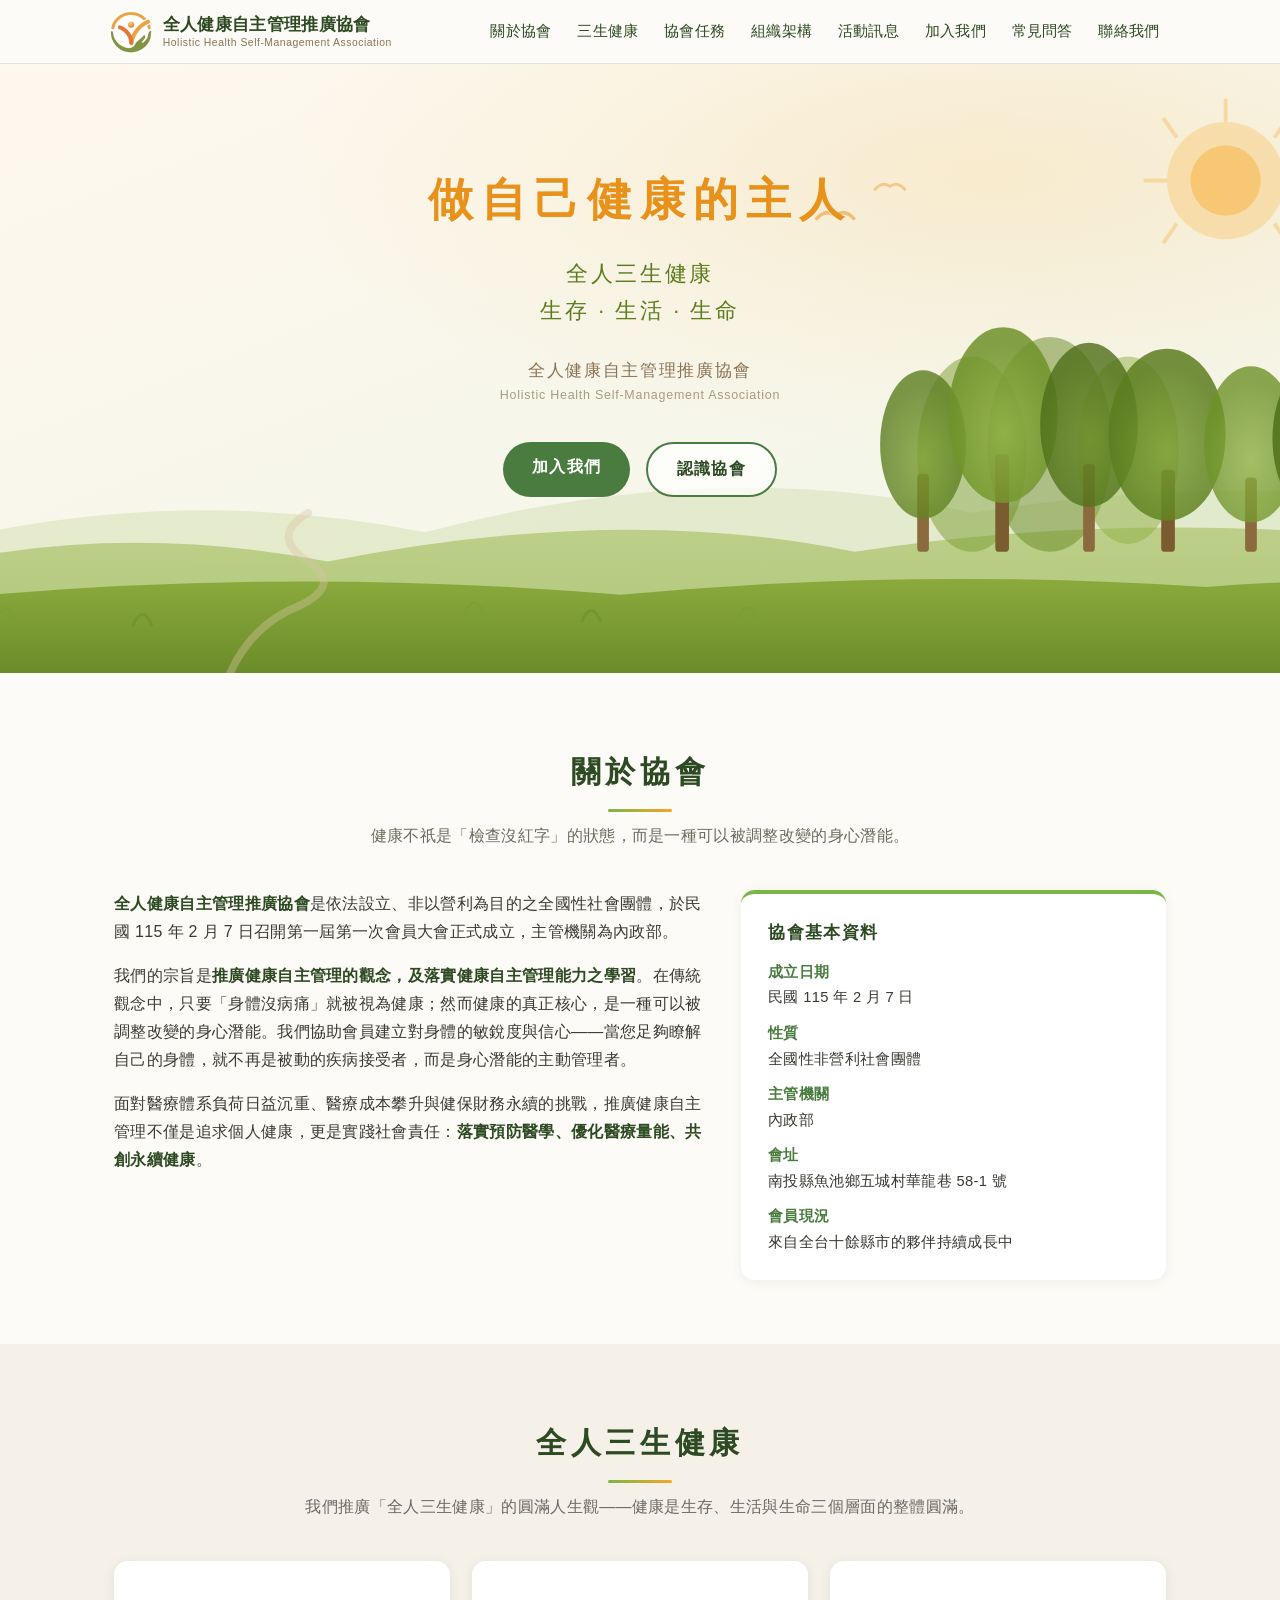
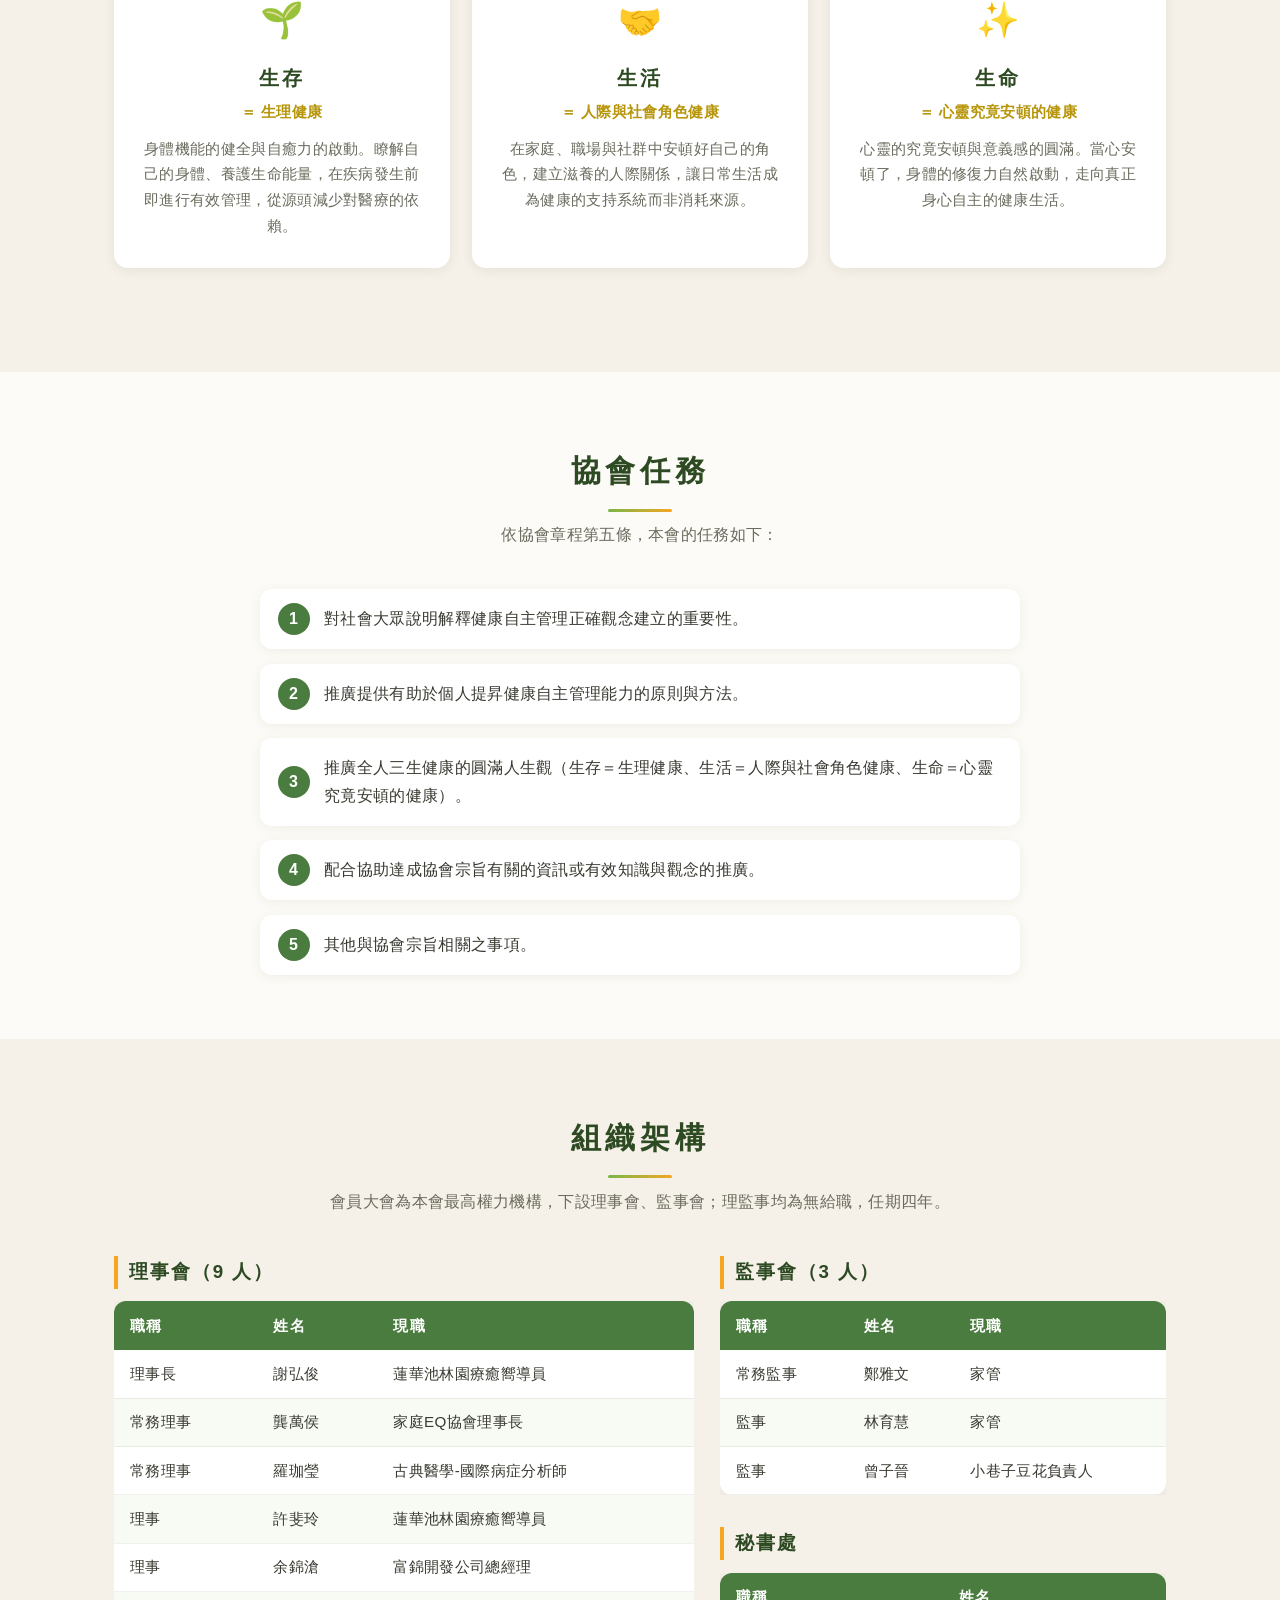
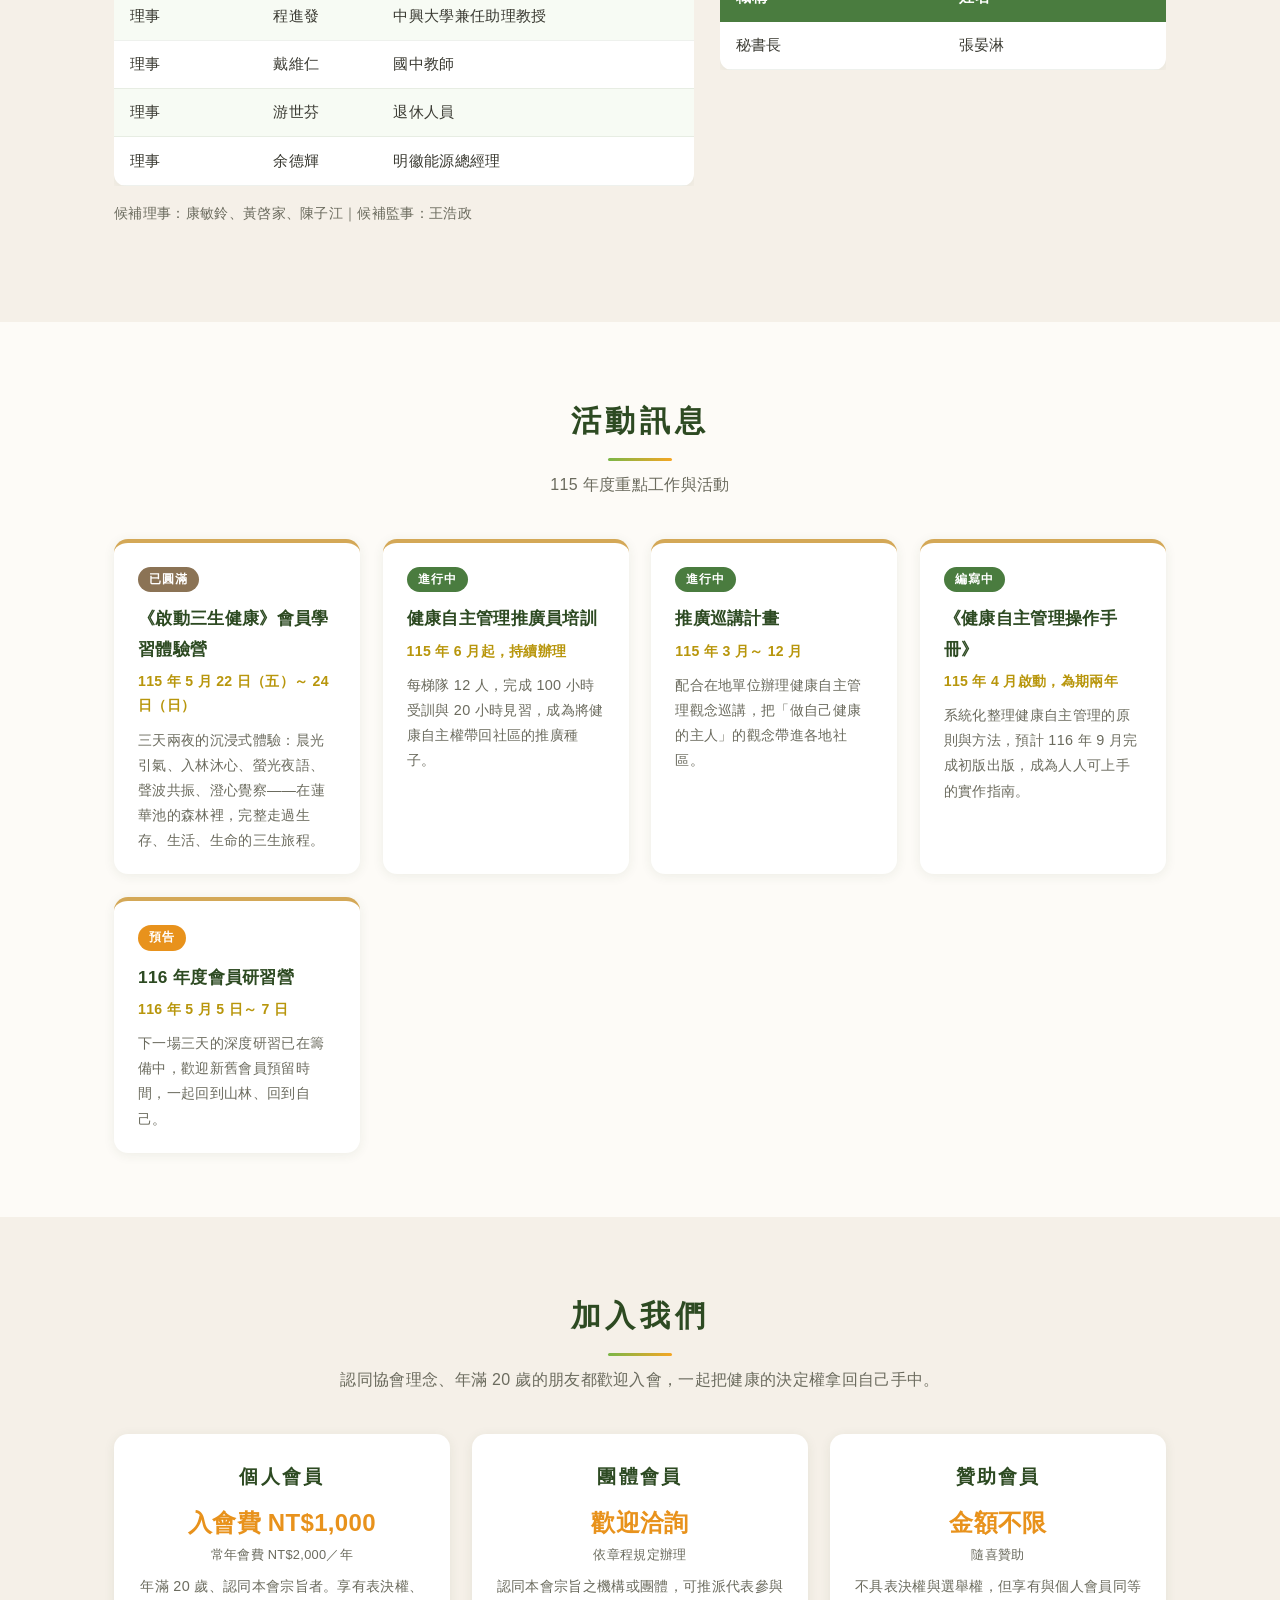
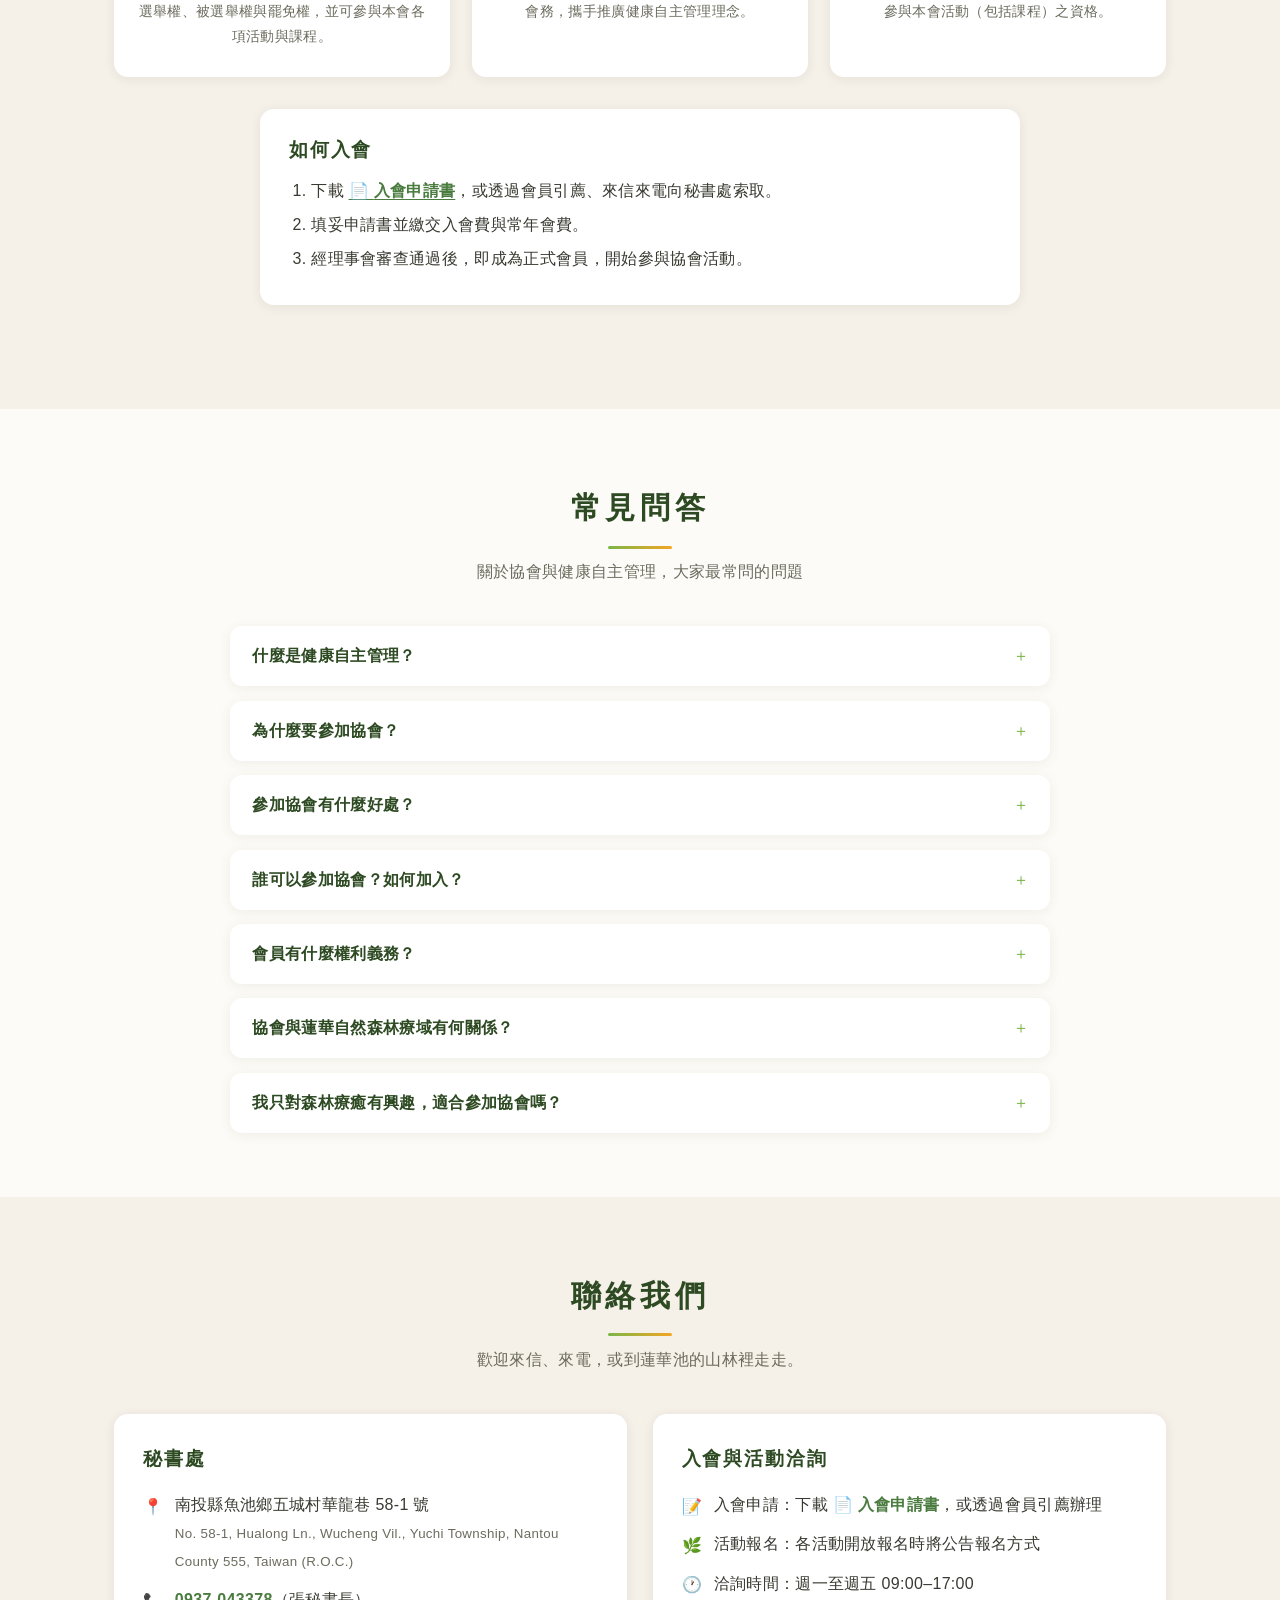
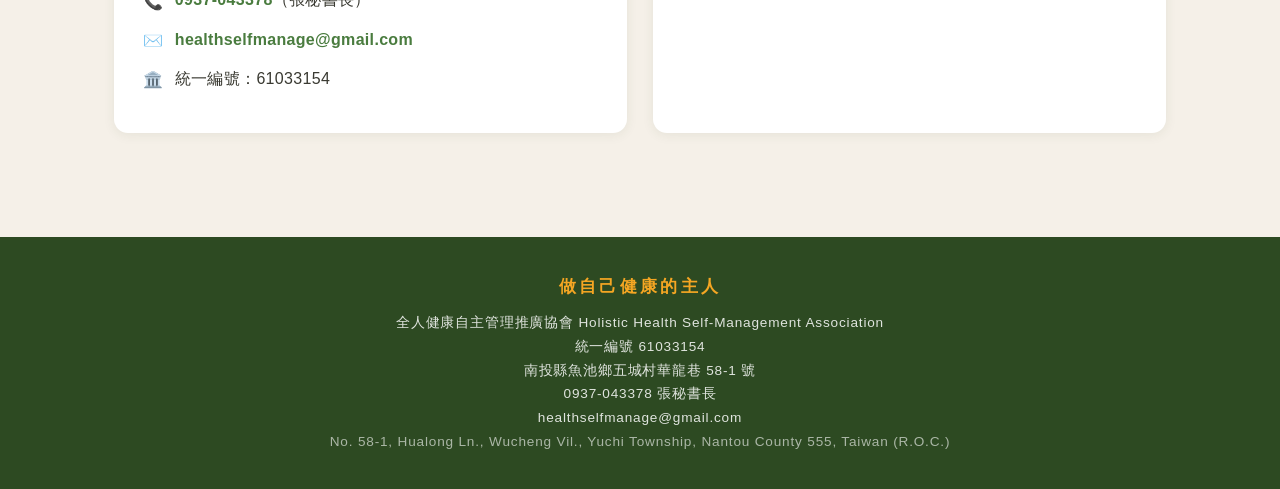
==== commit 422077e9: "頁尾資訊逐行排列：統編、地址、電話、信箱各自一行 Co-Authored-By: Claude Fable 5 <noreply@anthropic.com>" ====
--- a/index.html
+++ b/index.html
@@ -323,8 +323,11 @@
   <!-- 頁尾 -->
   <footer class="site-footer">
     <p class="footer-slogan">做自己健康的主人</p>
-    <p>全人健康自主管理推廣協會 Holistic Health Self-Management Association｜統一編號 61033154</p>
-    <p>南投縣魚池鄉五城村華龍巷 58-1 號｜0937-043378 張秘書長｜healthselfmanage@gmail.com</p>
+    <p>全人健康自主管理推廣協會 Holistic Health Self-Management Association</p>
+    <p>統一編號 61033154</p>
+    <p>南投縣魚池鄉五城村華龍巷 58-1 號</p>
+    <p>0937-043378 張秘書長</p>
+    <p>healthselfmanage@gmail.com</p>
     <p style="opacity:0.7;">No. 58-1, Hualong Ln., Wucheng Vil., Yuchi Township, Nantou County 555, Taiwan (R.O.C.)</p>
   </footer>
 
--- a/css/style.css
+++ b/css/style.css
@@ -118,7 +118,7 @@
 }
 
 .hero h1 {
-  font-size: clamp(2rem, 5.5vw, 3.4rem);
+  font-size: clamp(1.7rem, 4.5vw, 2.8rem);
   font-weight: 800;
   color: var(--accent-orange);
   letter-spacing: 0.18em;
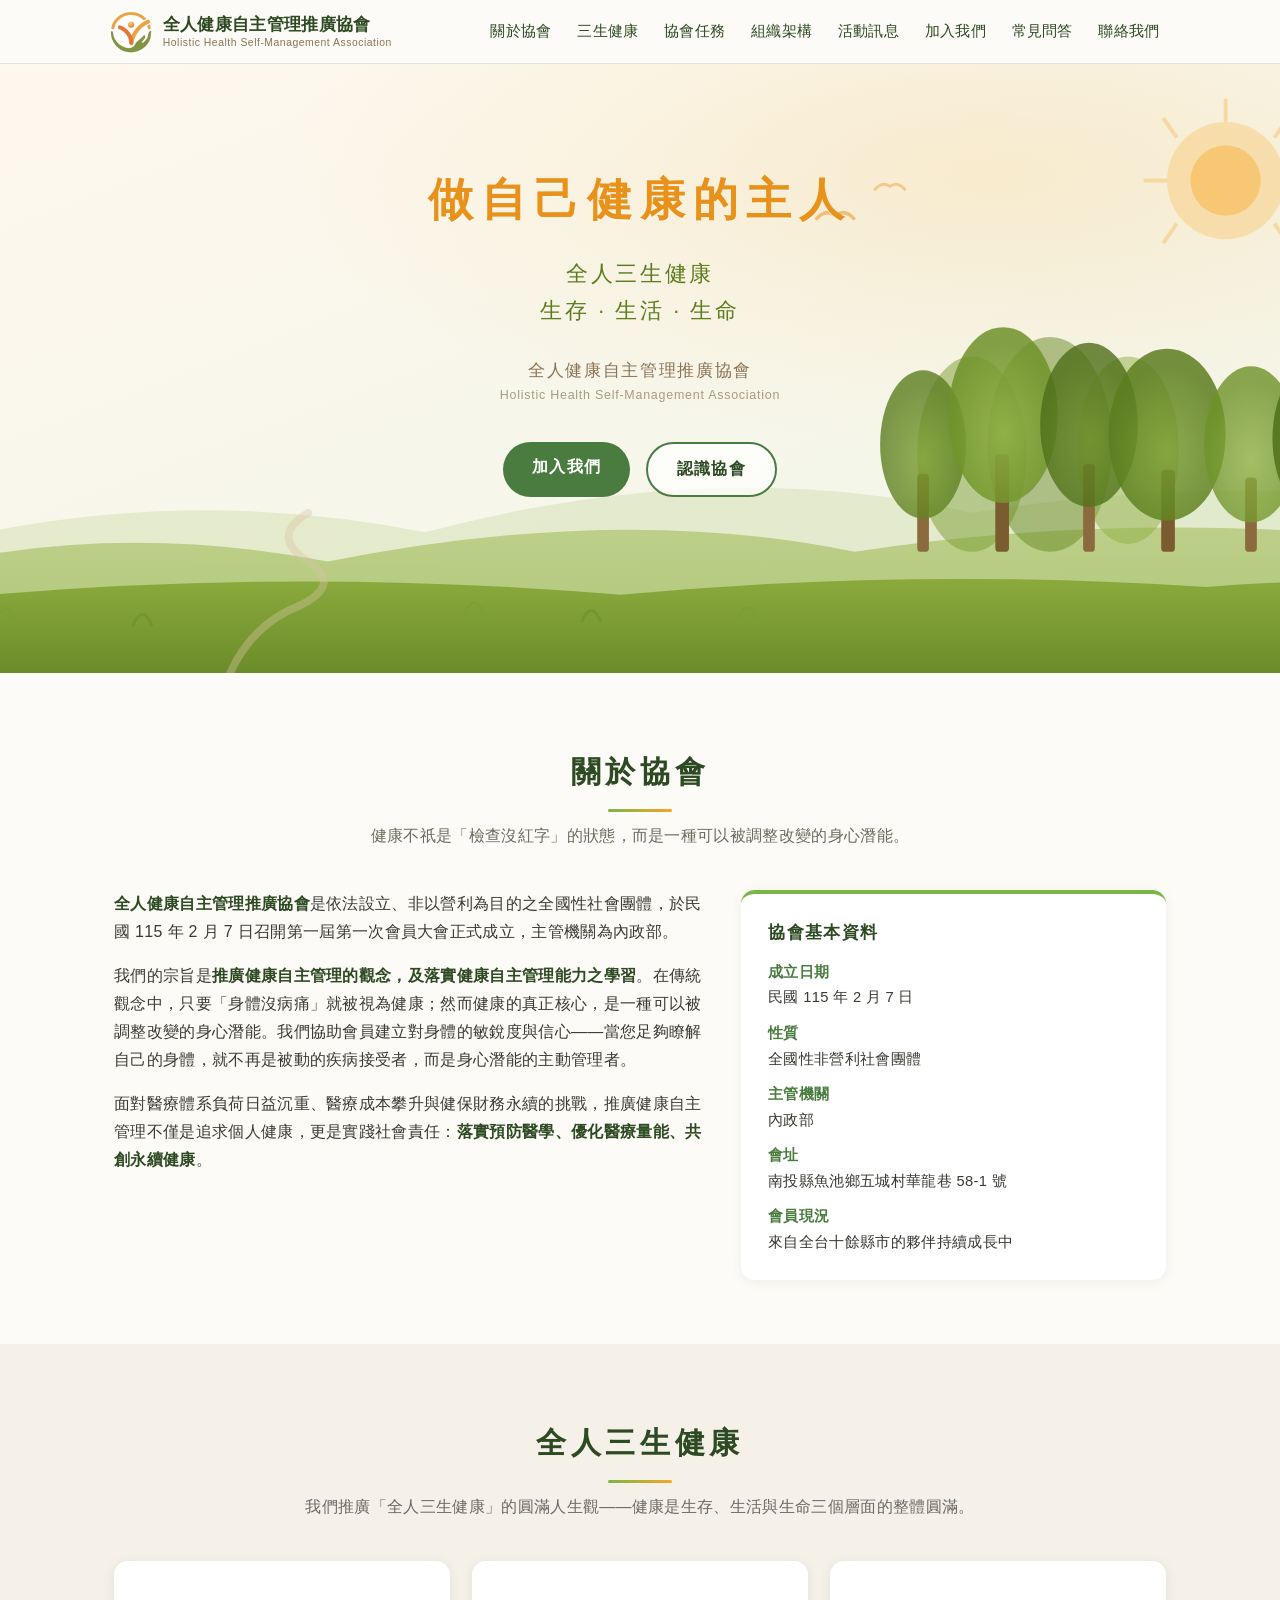
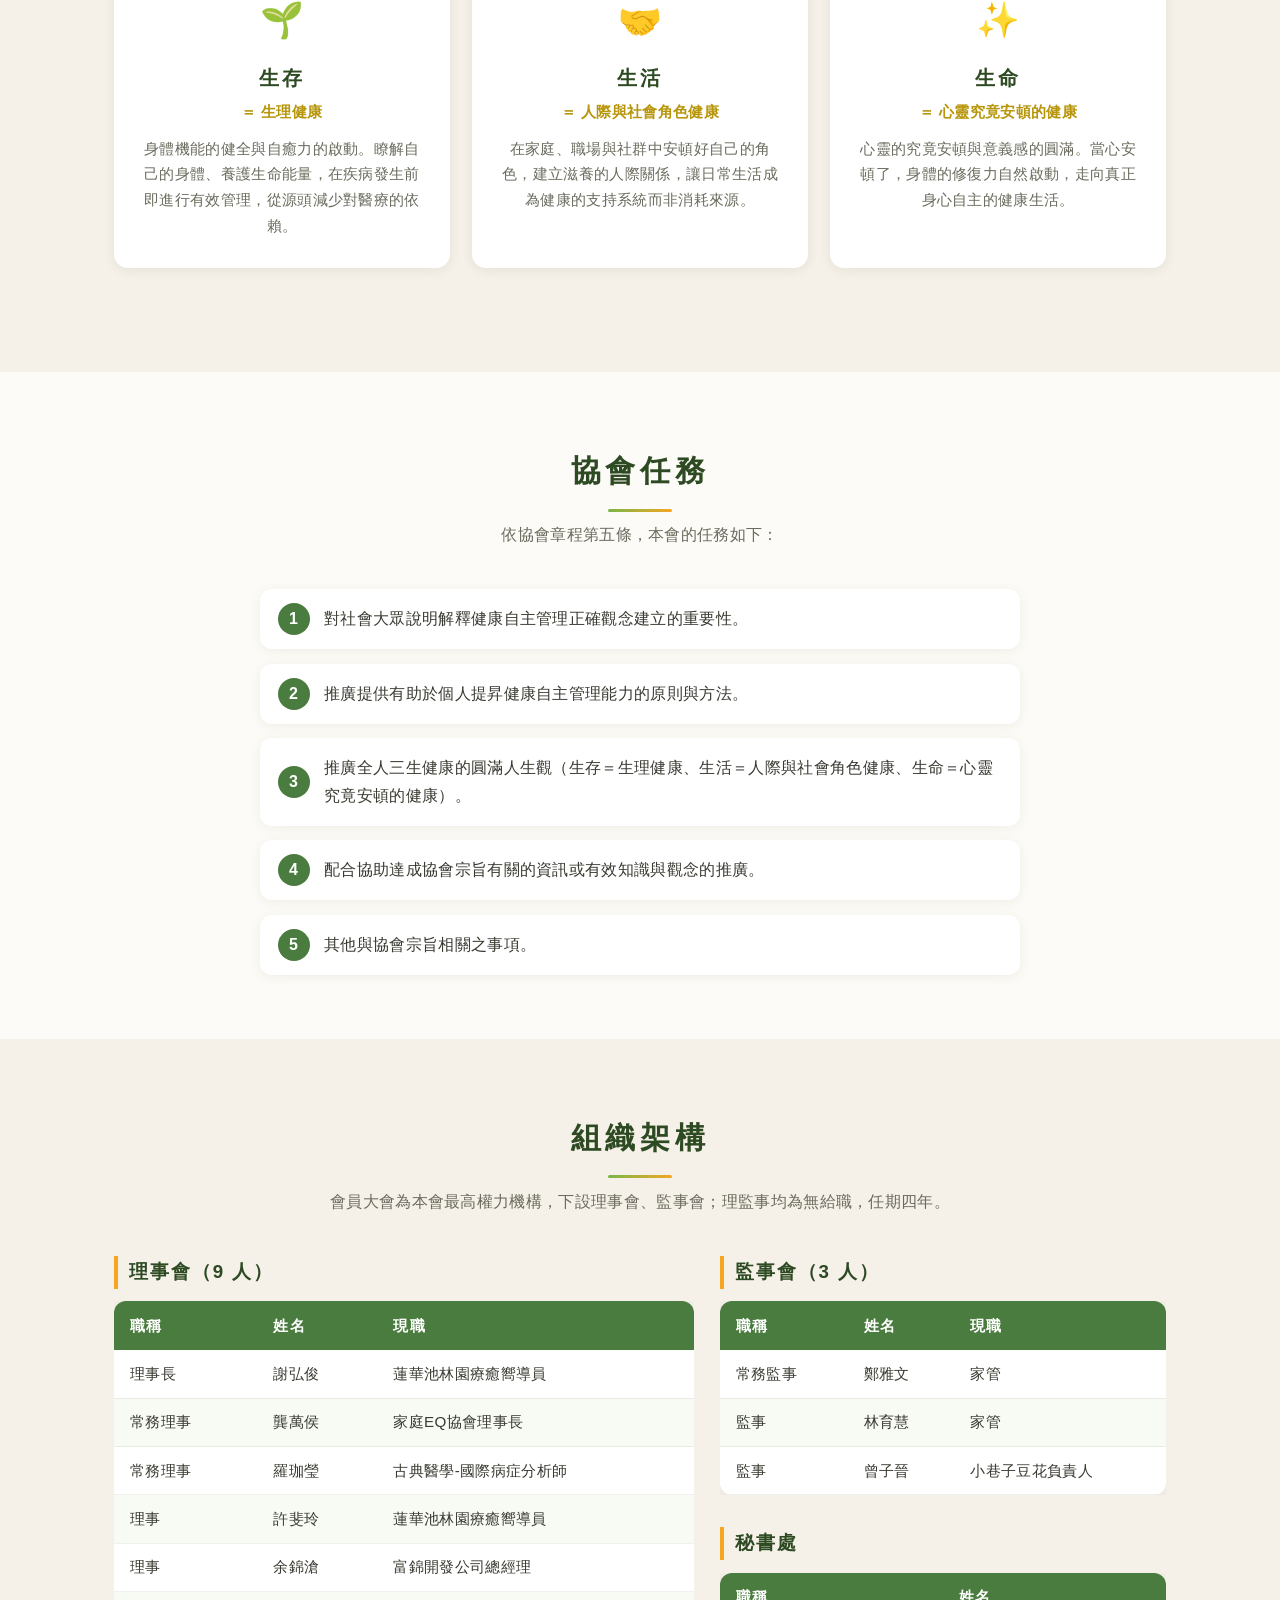
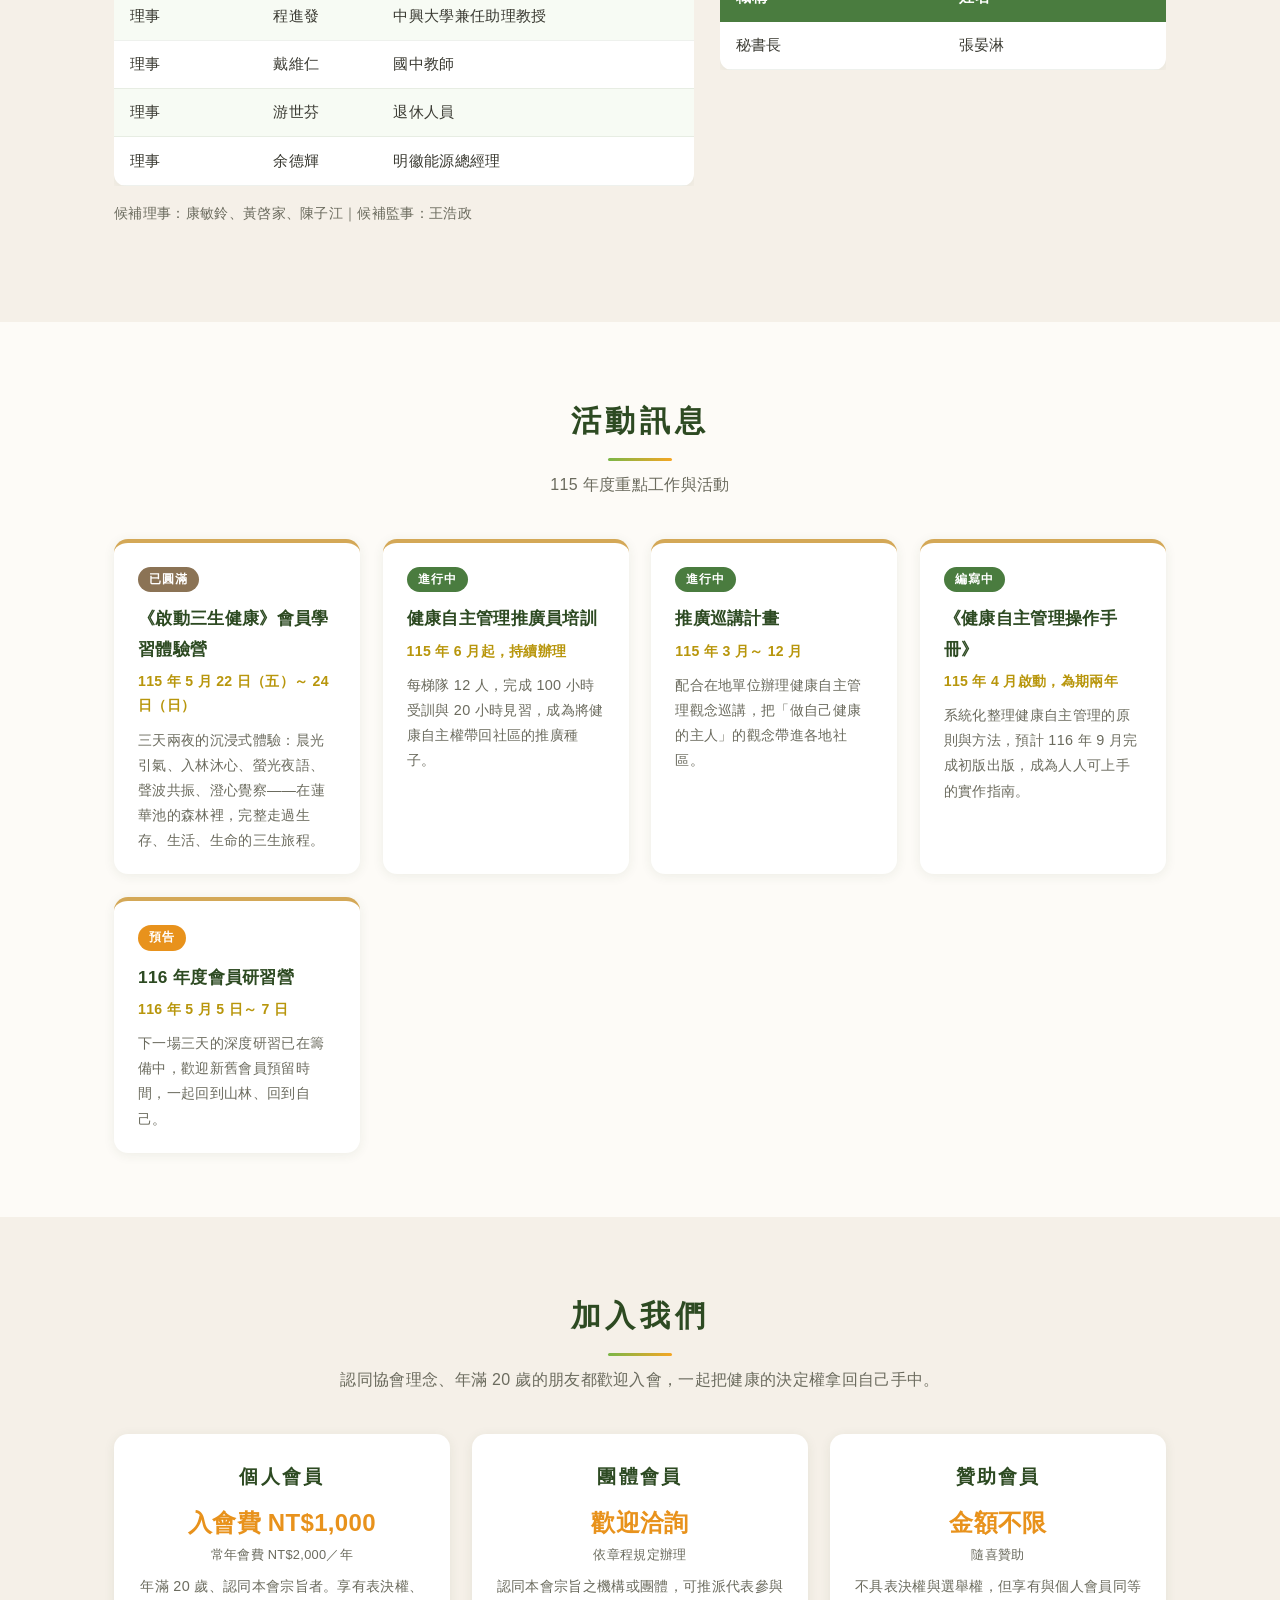
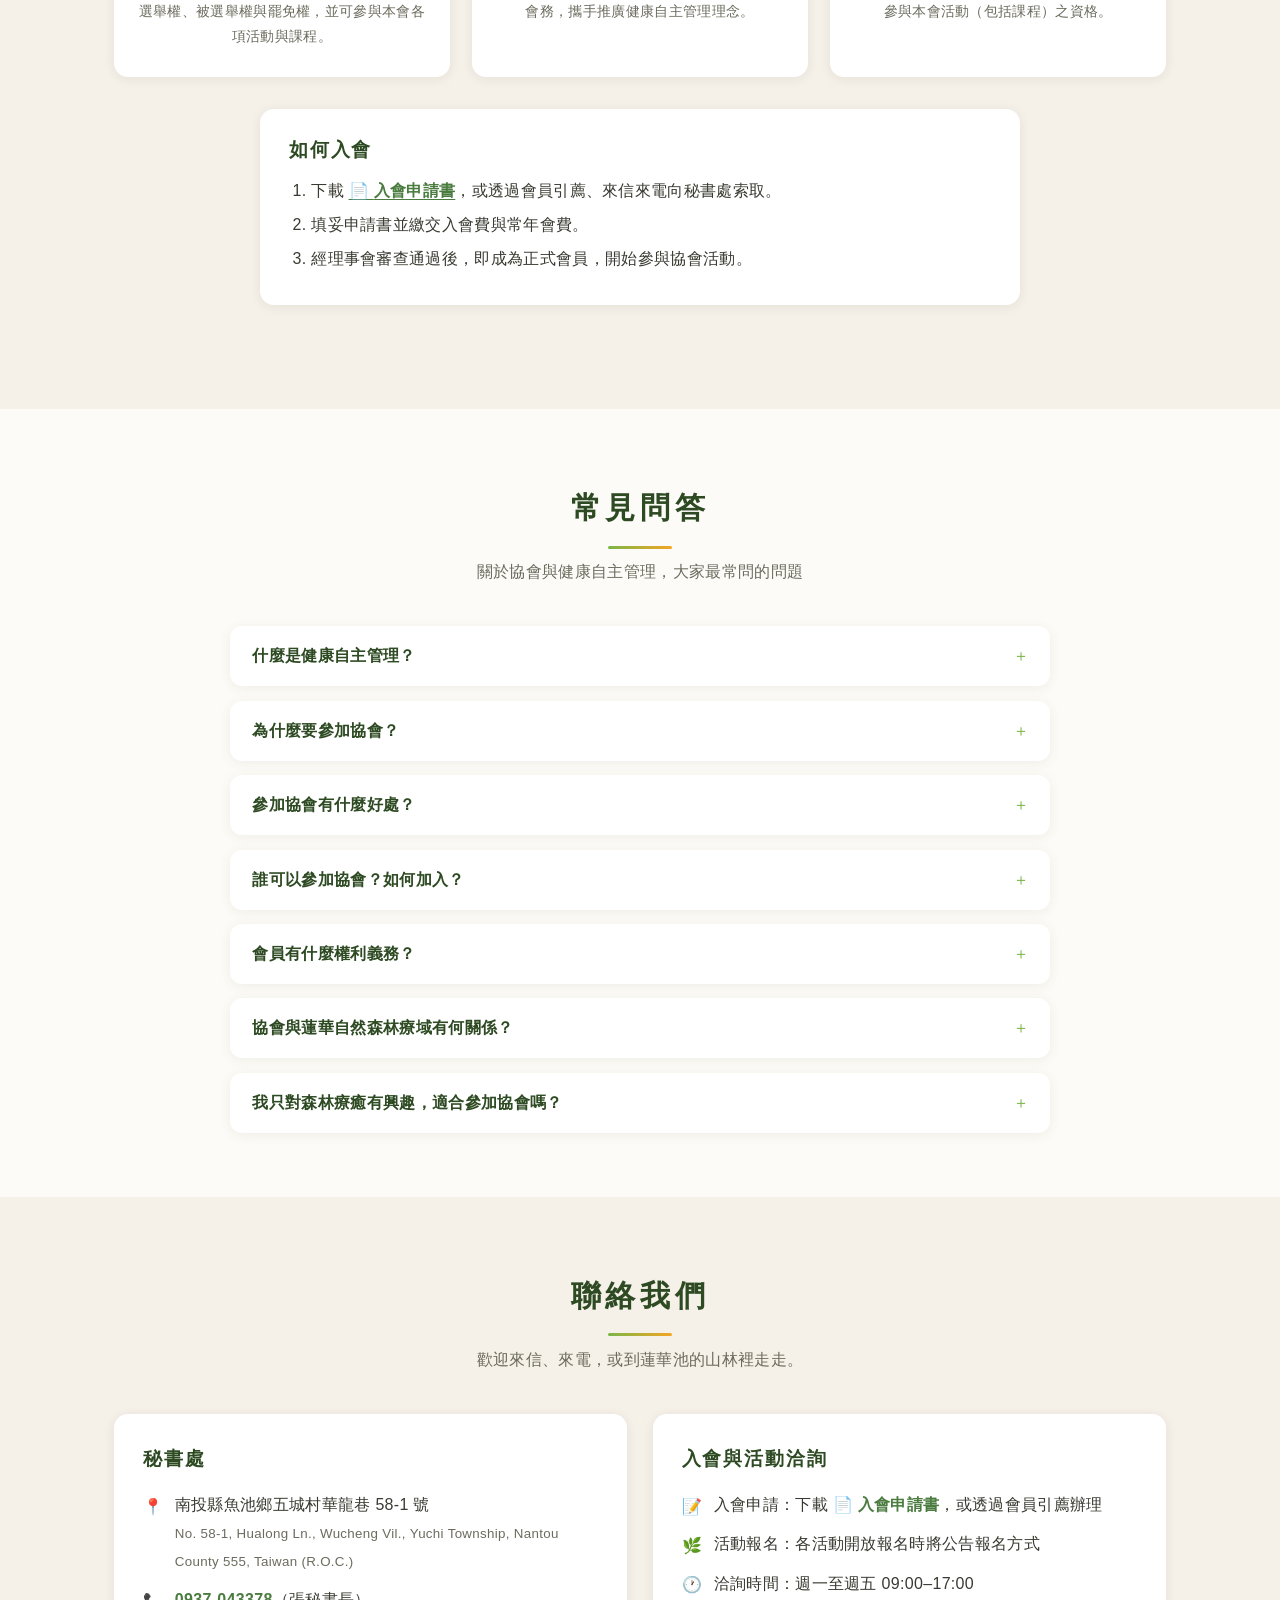
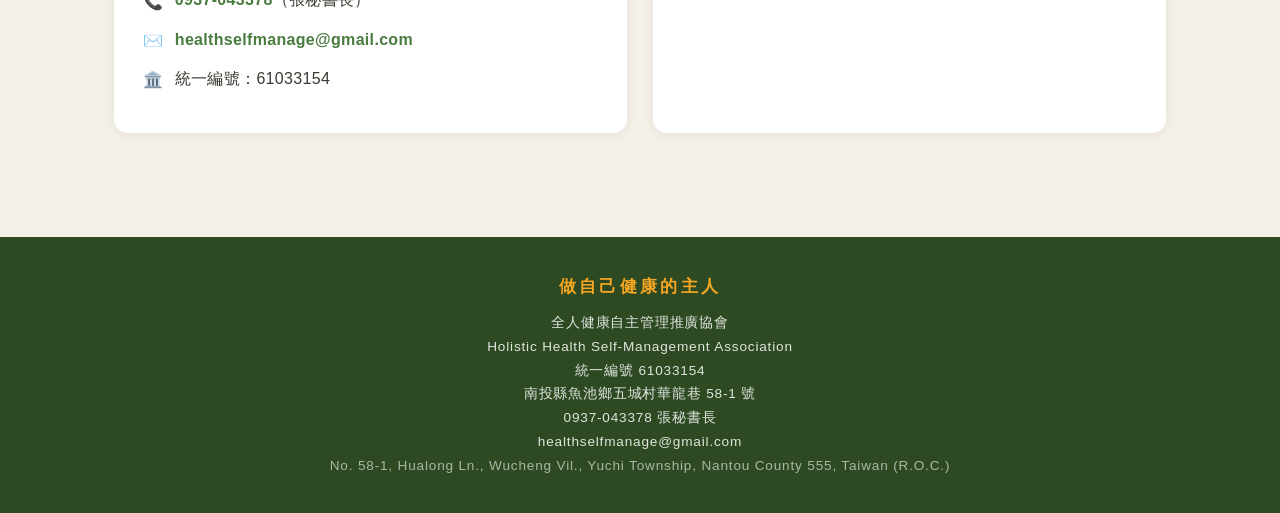
==== commit 9a09d7e9: "頁尾英文名稱獨立一行 Co-Authored-By: Claude Fable 5 <noreply@anthropic.com>" ====
--- a/index.html
+++ b/index.html
@@ -323,7 +323,8 @@
   <!-- 頁尾 -->
   <footer class="site-footer">
     <p class="footer-slogan">做自己健康的主人</p>
-    <p>全人健康自主管理推廣協會 Holistic Health Self-Management Association</p>
+    <p>全人健康自主管理推廣協會</p>
+    <p>Holistic Health Self-Management Association</p>
     <p>統一編號 61033154</p>
     <p>南投縣魚池鄉五城村華龍巷 58-1 號</p>
     <p>0937-043378 張秘書長</p>
--- a/css/style.css
+++ b/css/style.css
@@ -667,7 +667,11 @@
 
   /* — Hero：縮短高度、按鈕全寬好按 — */
   .hero { padding: 3rem 1.4rem 8.5rem; }
-  .hero h1 { letter-spacing: 0.12em; }
+  .hero h1 {
+    white-space: nowrap;
+    letter-spacing: 0.05em;
+    font-size: clamp(1.5rem, 8vw, 2.2rem);
+  }
   .hero .hero-sub { margin-top: 0.8rem; }
   .hero .hero-org { margin-top: 1.2rem; font-size: 0.95rem; }
   .hero .hero-cta {
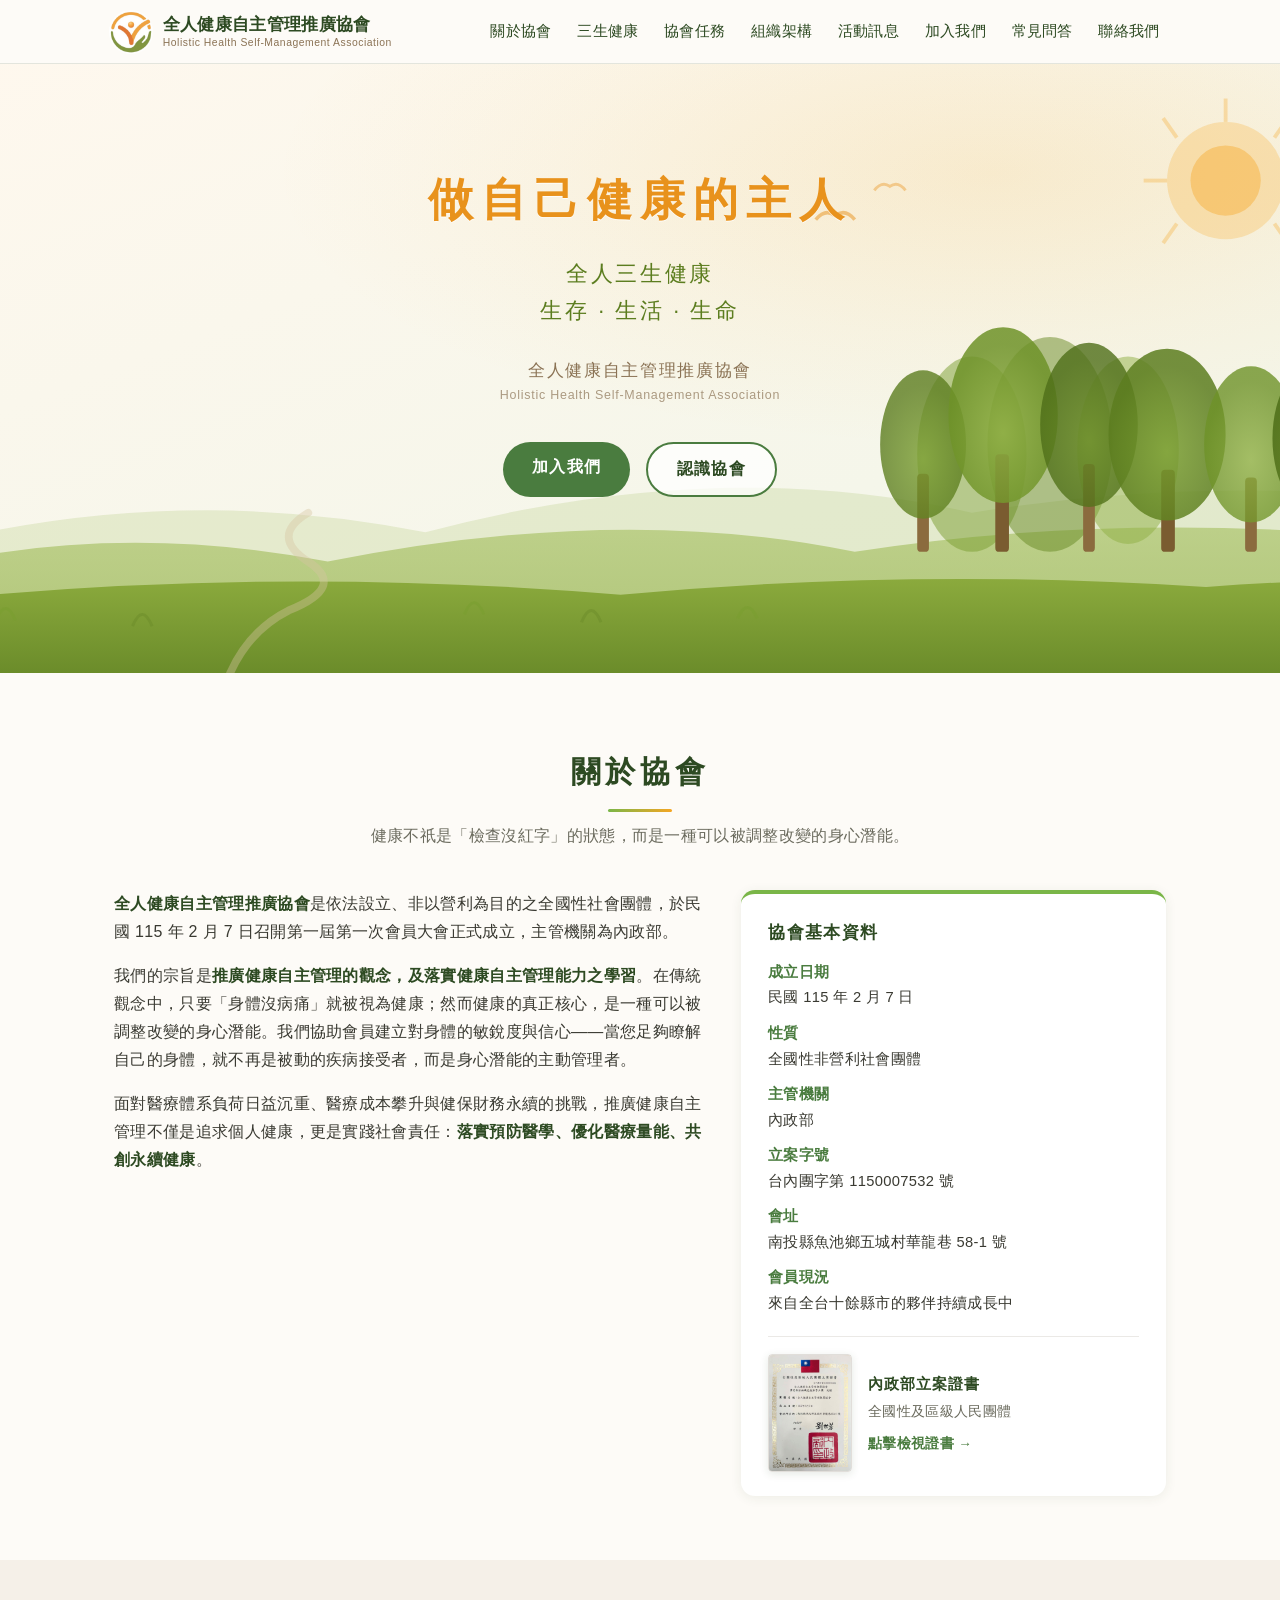
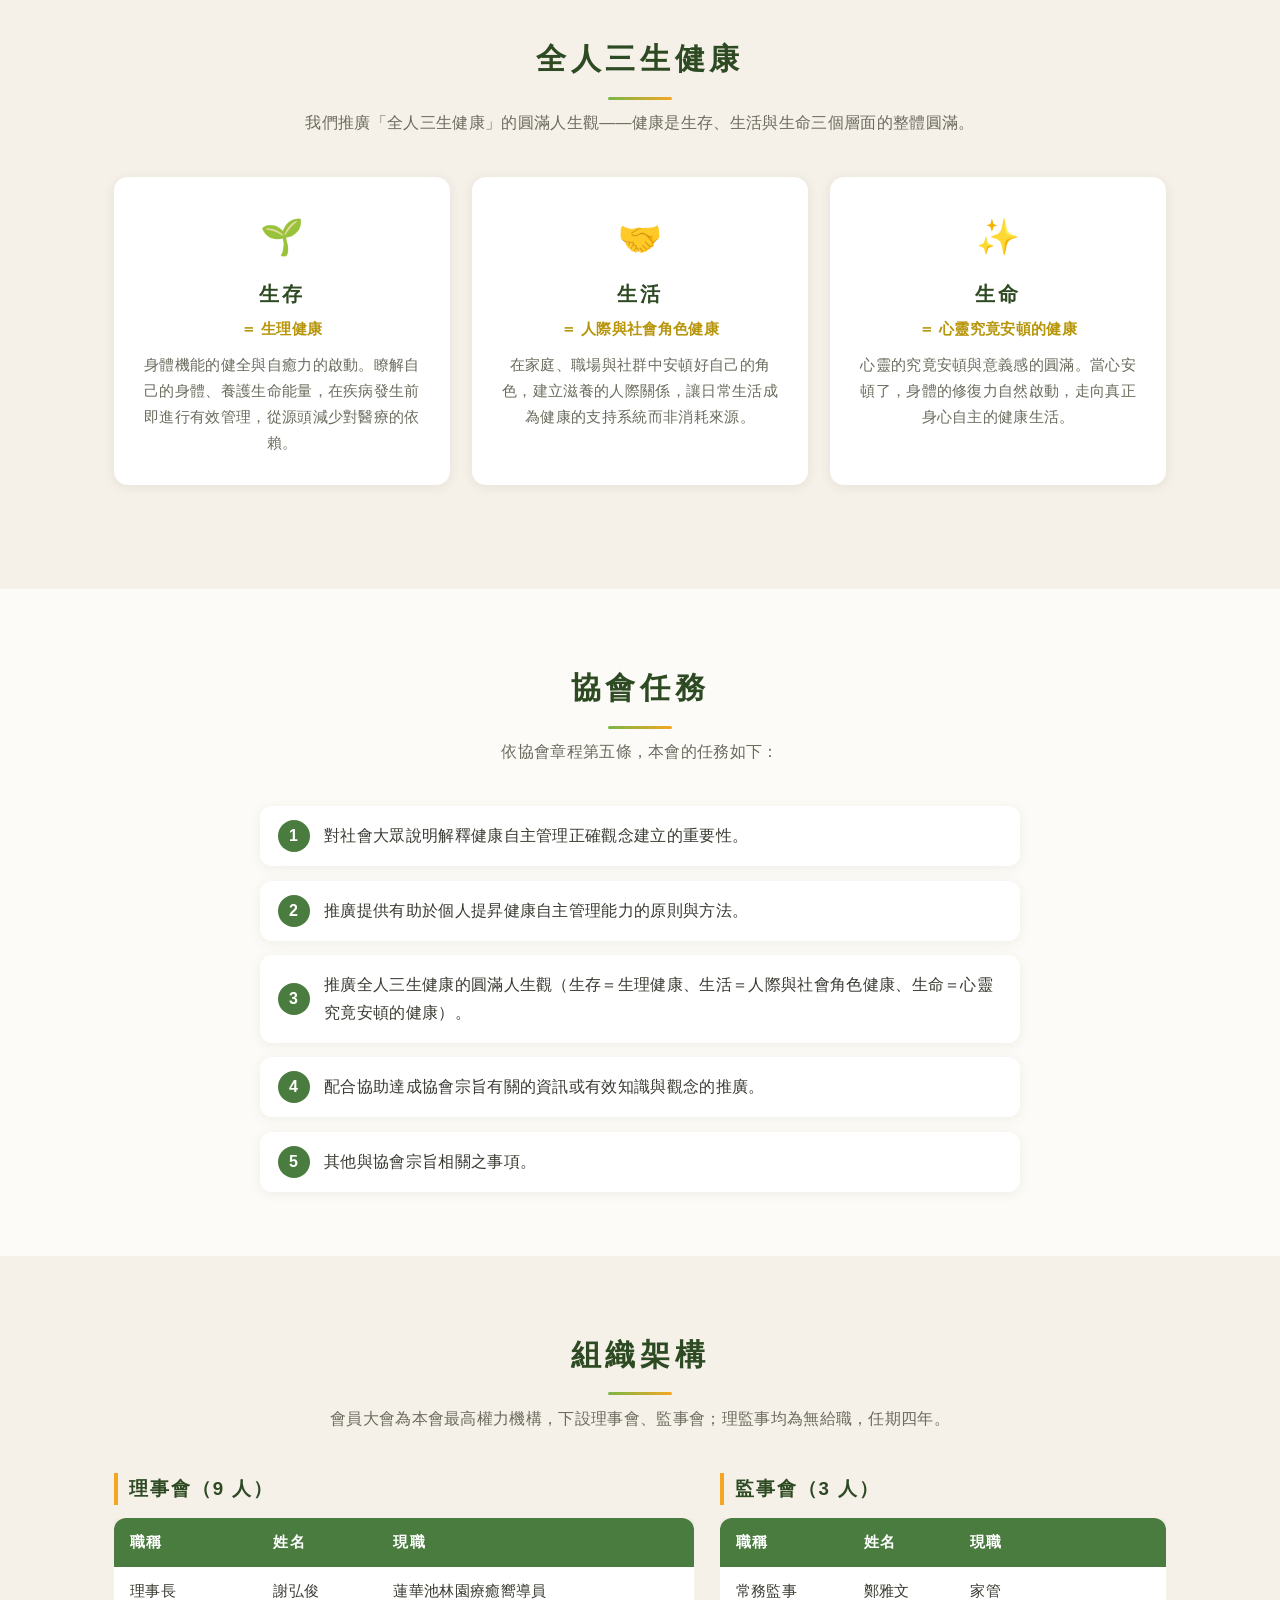
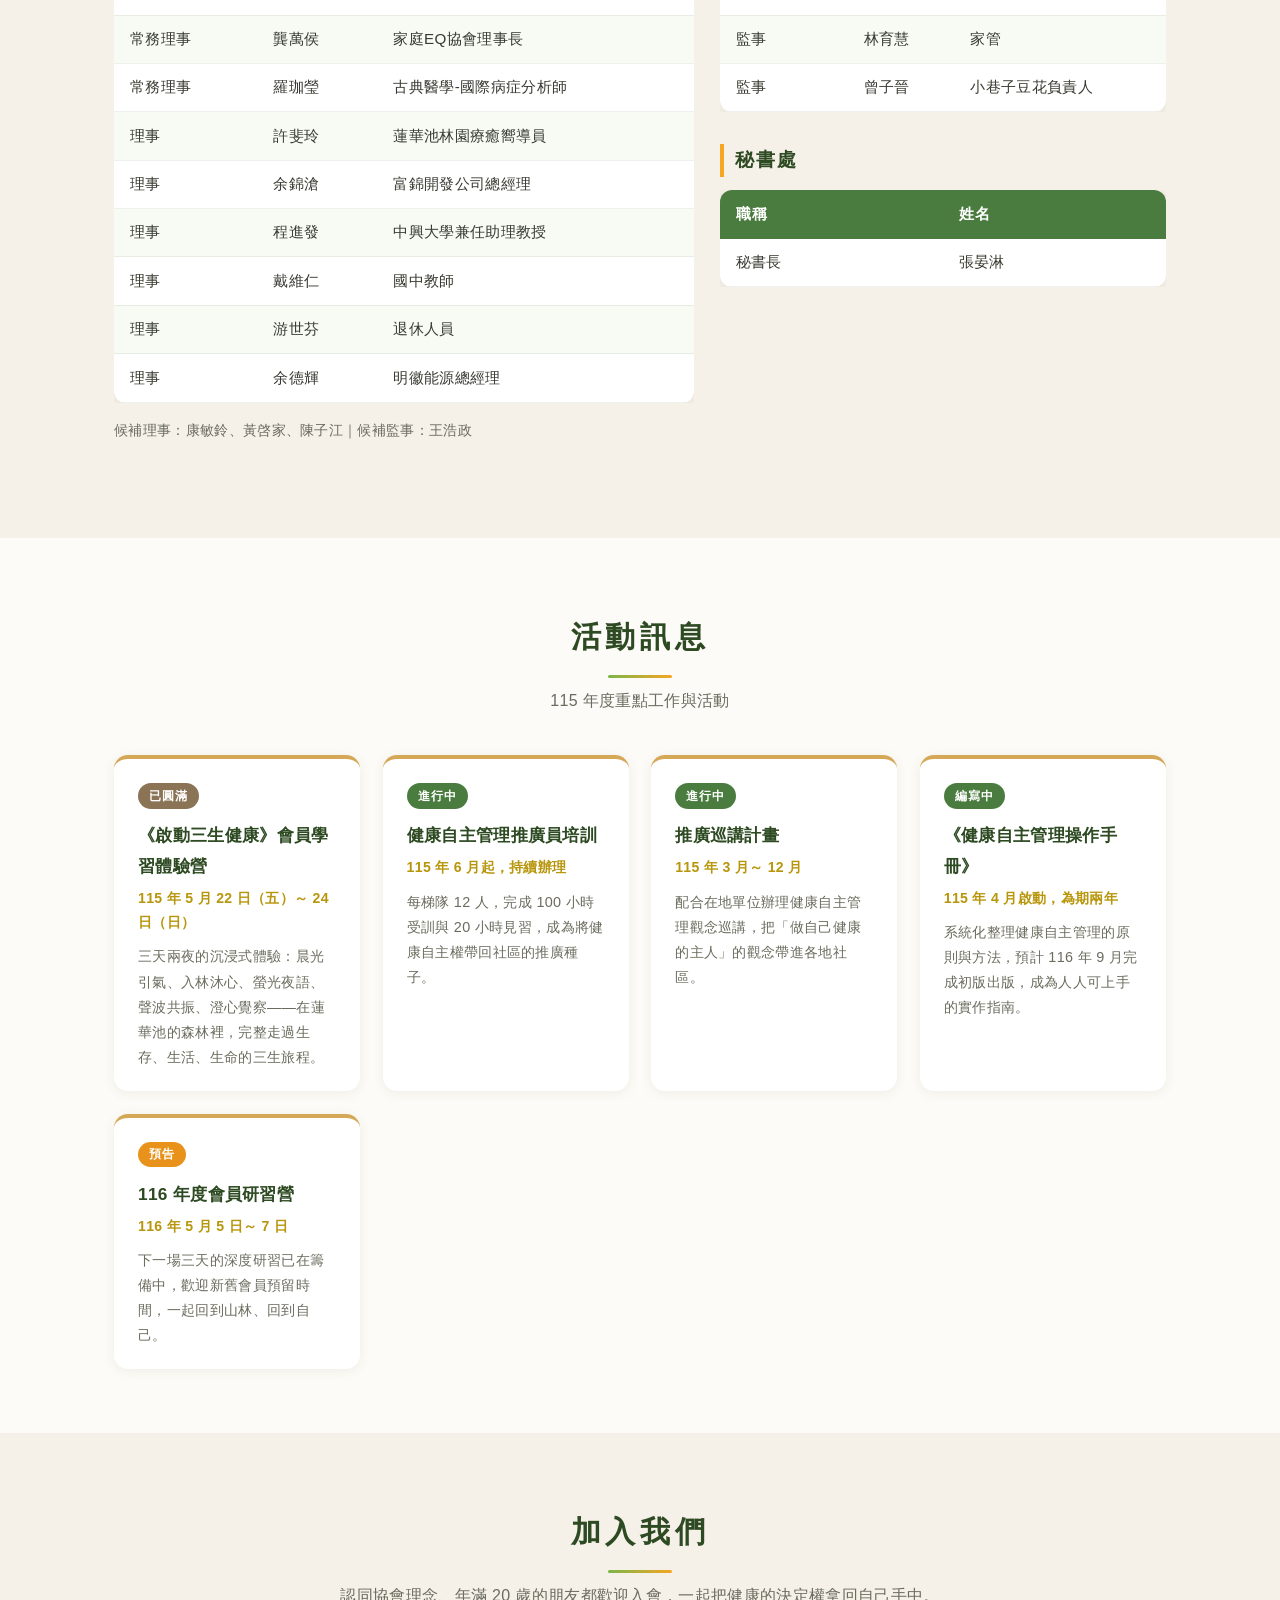
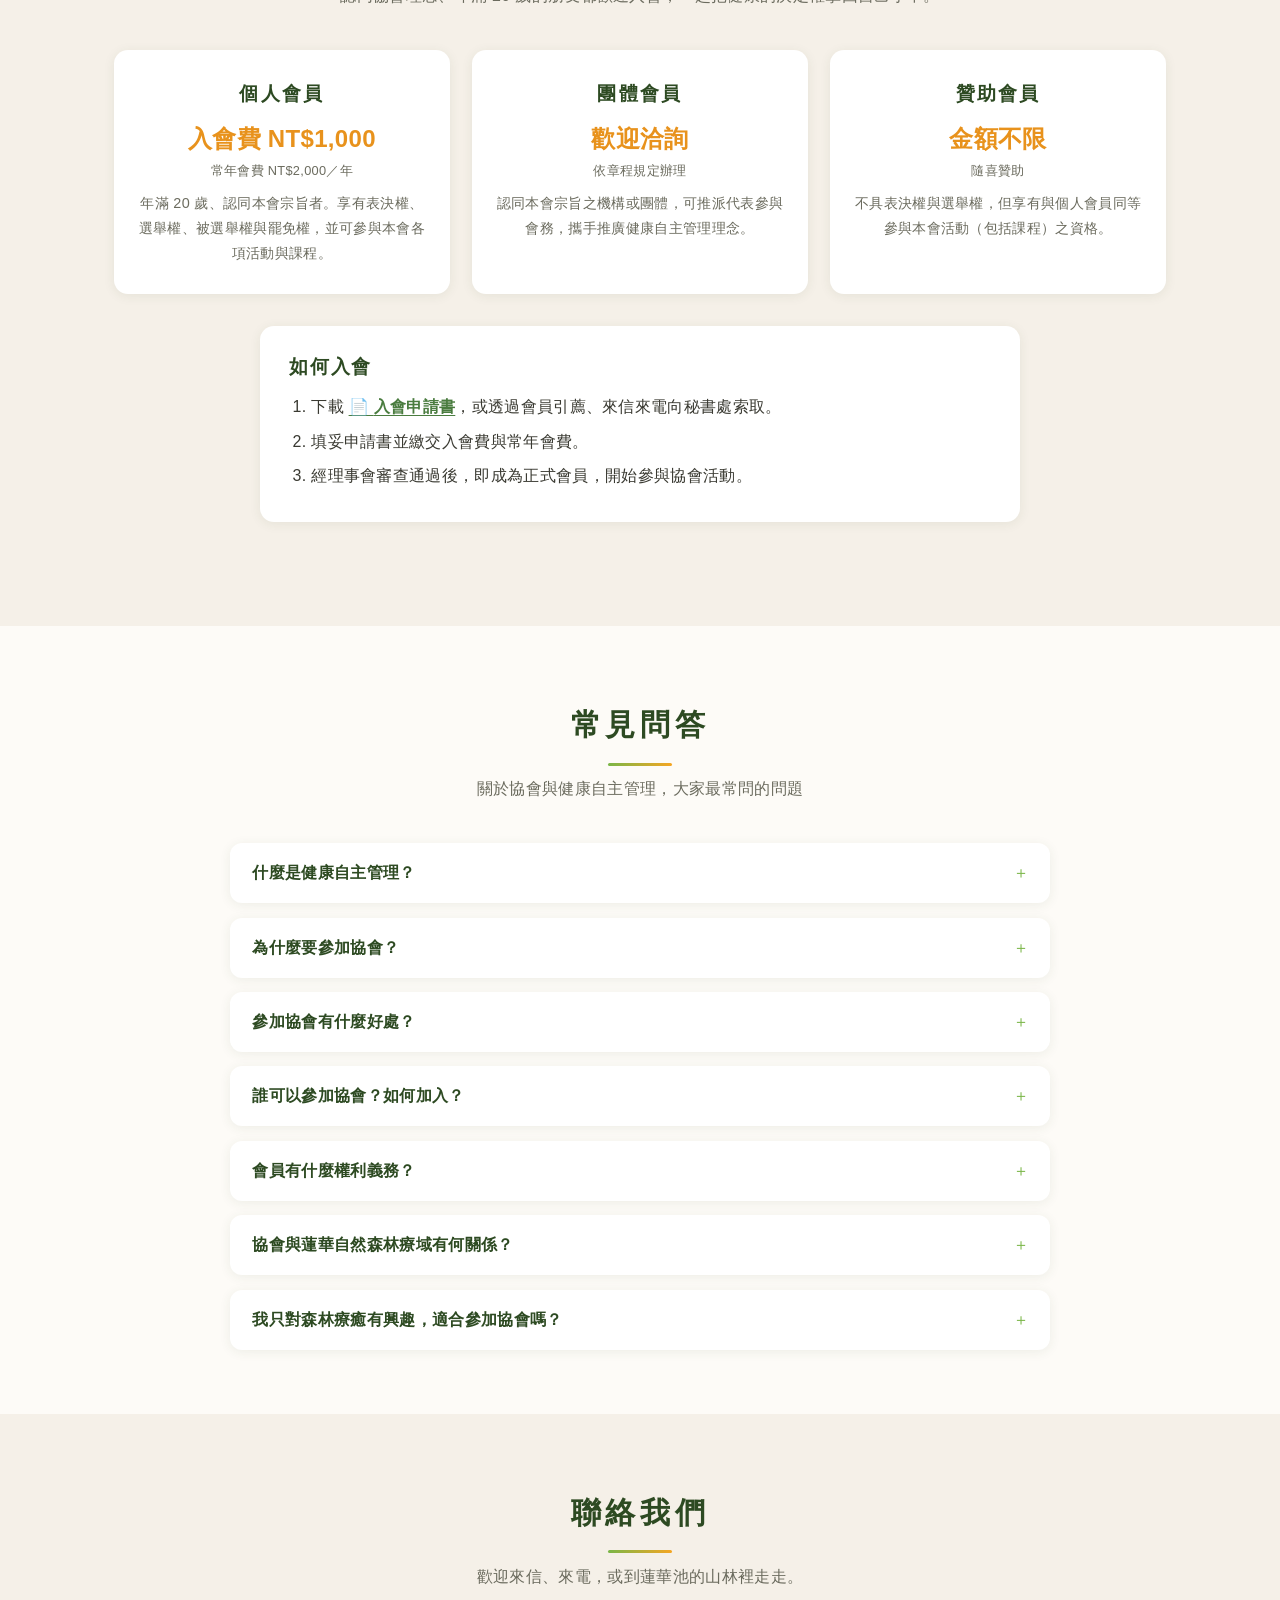
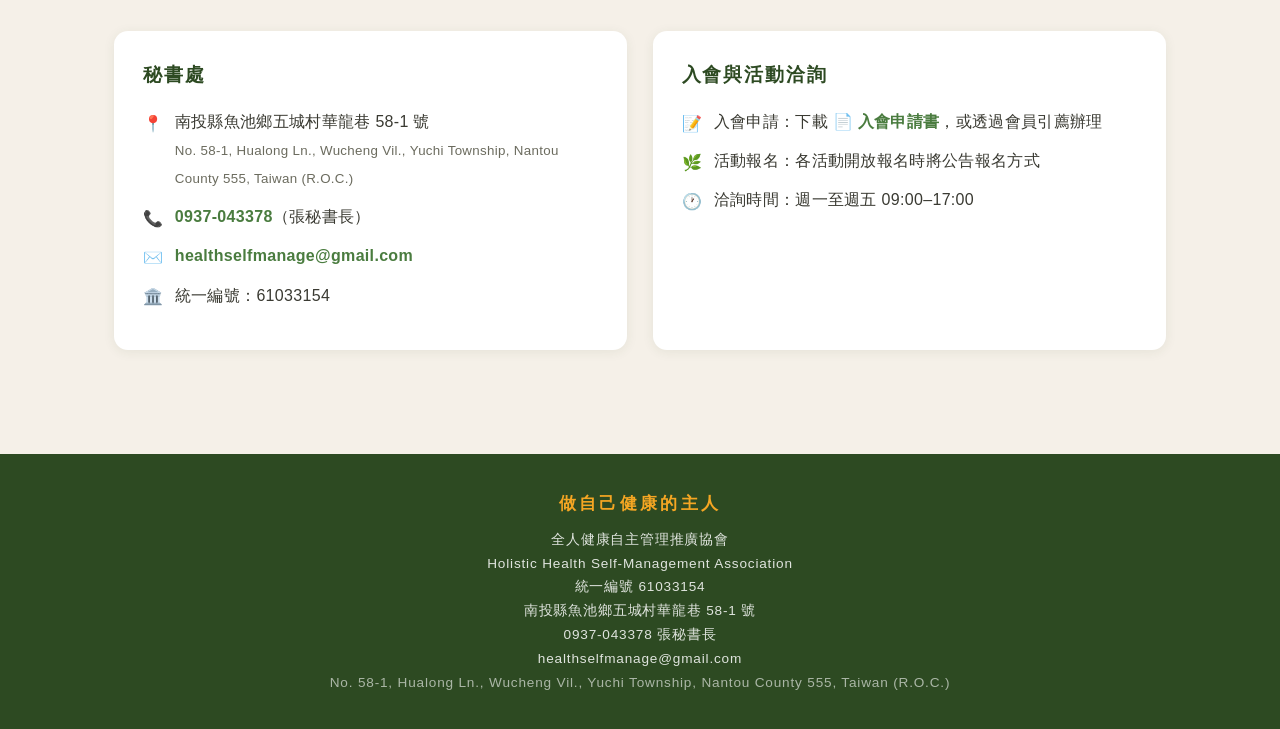
==== commit e1b8aaae: "關於協會新增內政部立案證書與立案字號 基本資料卡加入立案字號，卡片底部以縮圖列呈現證書，點擊以燈箱放大檢視。  Co-Authored-By: Claude Fable 5.1 <noreply@an" ====
--- a/index.html
+++ b/index.html
@@ -62,9 +62,18 @@
           <dt>成立日期</dt><dd>民國 115 年 2 月 7 日</dd>
           <dt>性質</dt><dd>全國性非營利社會團體</dd>
           <dt>主管機關</dt><dd>內政部</dd>
+          <dt>立案字號</dt><dd>台內團字第 1150007532 號</dd>
           <dt>會址</dt><dd>南投縣魚池鄉五城村華龍巷 58-1 號</dd>
           <dt>會員現況</dt><dd>來自全台十餘縣市的夥伴持續成長中</dd>
         </dl>
+        <a class="cert" id="certLink" href="assets/certificate.jpg" target="_blank" rel="noopener">
+          <img src="assets/certificate.jpg" alt="內政部核發之全國性及區級人民團體立案證書" loading="lazy" width="1000" height="1414">
+          <span class="cert-text">
+            <strong>內政部立案證書</strong>
+            <span>全國性及區級人民團體</span>
+            <span class="cert-more">點擊檢視證書 →</span>
+          </span>
+        </a>
       </aside>
     </div>
   </section>
@@ -342,6 +351,11 @@
   <!-- 回到頂端 -->
   <a class="to-top" href="#top" aria-label="回到頂端">↑</a>
 
+  <dialog class="cert-dialog" id="certDialog" aria-label="內政部立案證書">
+    <img src="assets/certificate.jpg" alt="內政部核發之全國性及區級人民團體立案證書（台內團字第 1150007532 號）" loading="lazy" width="1000" height="1414">
+    <button type="button" class="cert-close" aria-label="關閉">✕</button>
+  </dialog>
+
   <script>
     var navToggle = document.getElementById('navToggle');
     var siteNav = document.getElementById('siteNav');
@@ -361,6 +375,14 @@
     window.addEventListener('scroll', function () {
       toTop.classList.toggle('show', window.scrollY > 600);
     }, { passive: true });
+    var certDialog = document.getElementById('certDialog');
+    if (certDialog.showModal) {
+      document.getElementById('certLink').addEventListener('click', function (e) {
+        e.preventDefault();
+        certDialog.showModal();
+      });
+      certDialog.addEventListener('click', function () { certDialog.close(); });
+    }
   </script>
 
 </body>
--- a/css/style.css
+++ b/css/style.css
@@ -253,6 +253,88 @@
 }
 
 .fact-card dd { color: var(--text-main); }
+
+.cert {
+  display: flex;
+  align-items: center;
+  gap: 1rem;
+  margin-top: 1.2rem;
+  padding-top: 1.1rem;
+  border-top: 1px solid rgba(92, 74, 50, 0.12);
+  text-decoration: none;
+  color: var(--text-main);
+}
+
+.cert img {
+  flex: none;
+  width: 84px;
+  height: auto;
+  border-radius: 4px;
+  border: 1px solid rgba(92, 74, 50, 0.18);
+  box-shadow: 0 2px 8px rgba(45, 74, 34, 0.12);
+  transition: transform 0.2s, box-shadow 0.2s;
+}
+
+.cert:hover img {
+  transform: translateY(-2px);
+  box-shadow: 0 6px 16px rgba(45, 74, 34, 0.2);
+}
+
+.cert-text {
+  display: flex;
+  flex-direction: column;
+  gap: 0.15rem;
+  font-size: 0.85rem;
+  color: var(--text-soft);
+}
+
+.cert-text strong {
+  font-size: 0.95rem;
+  color: var(--forest-dark);
+  letter-spacing: 0.06em;
+}
+
+.cert-more {
+  margin-top: 0.35rem;
+  color: var(--forest-mid);
+  font-weight: 700;
+}
+
+.cert-dialog {
+  margin: auto;
+  padding: 0;
+  border: none;
+  background: transparent;
+  max-width: min(92vw, 640px);
+  overflow: visible;
+}
+
+.cert-dialog::backdrop { background: rgba(30, 40, 25, 0.75); }
+
+.cert-dialog img {
+  display: block;
+  width: auto;
+  height: auto;
+  max-width: 100%;
+  max-height: 90vh;
+  border-radius: 6px;
+  box-shadow: 0 10px 40px rgba(0, 0, 0, 0.4);
+  cursor: zoom-out;
+}
+
+.cert-close {
+  position: absolute;
+  top: 0.5rem;
+  right: 0.5rem;
+  width: 2.2rem;
+  height: 2.2rem;
+  border: none;
+  border-radius: 50%;
+  background: rgba(45, 74, 34, 0.85);
+  color: #fff;
+  font-size: 1rem;
+  cursor: pointer;
+}
 
 /* ---------- 三生健康卡片 ---------- */
 .tri-grid {
